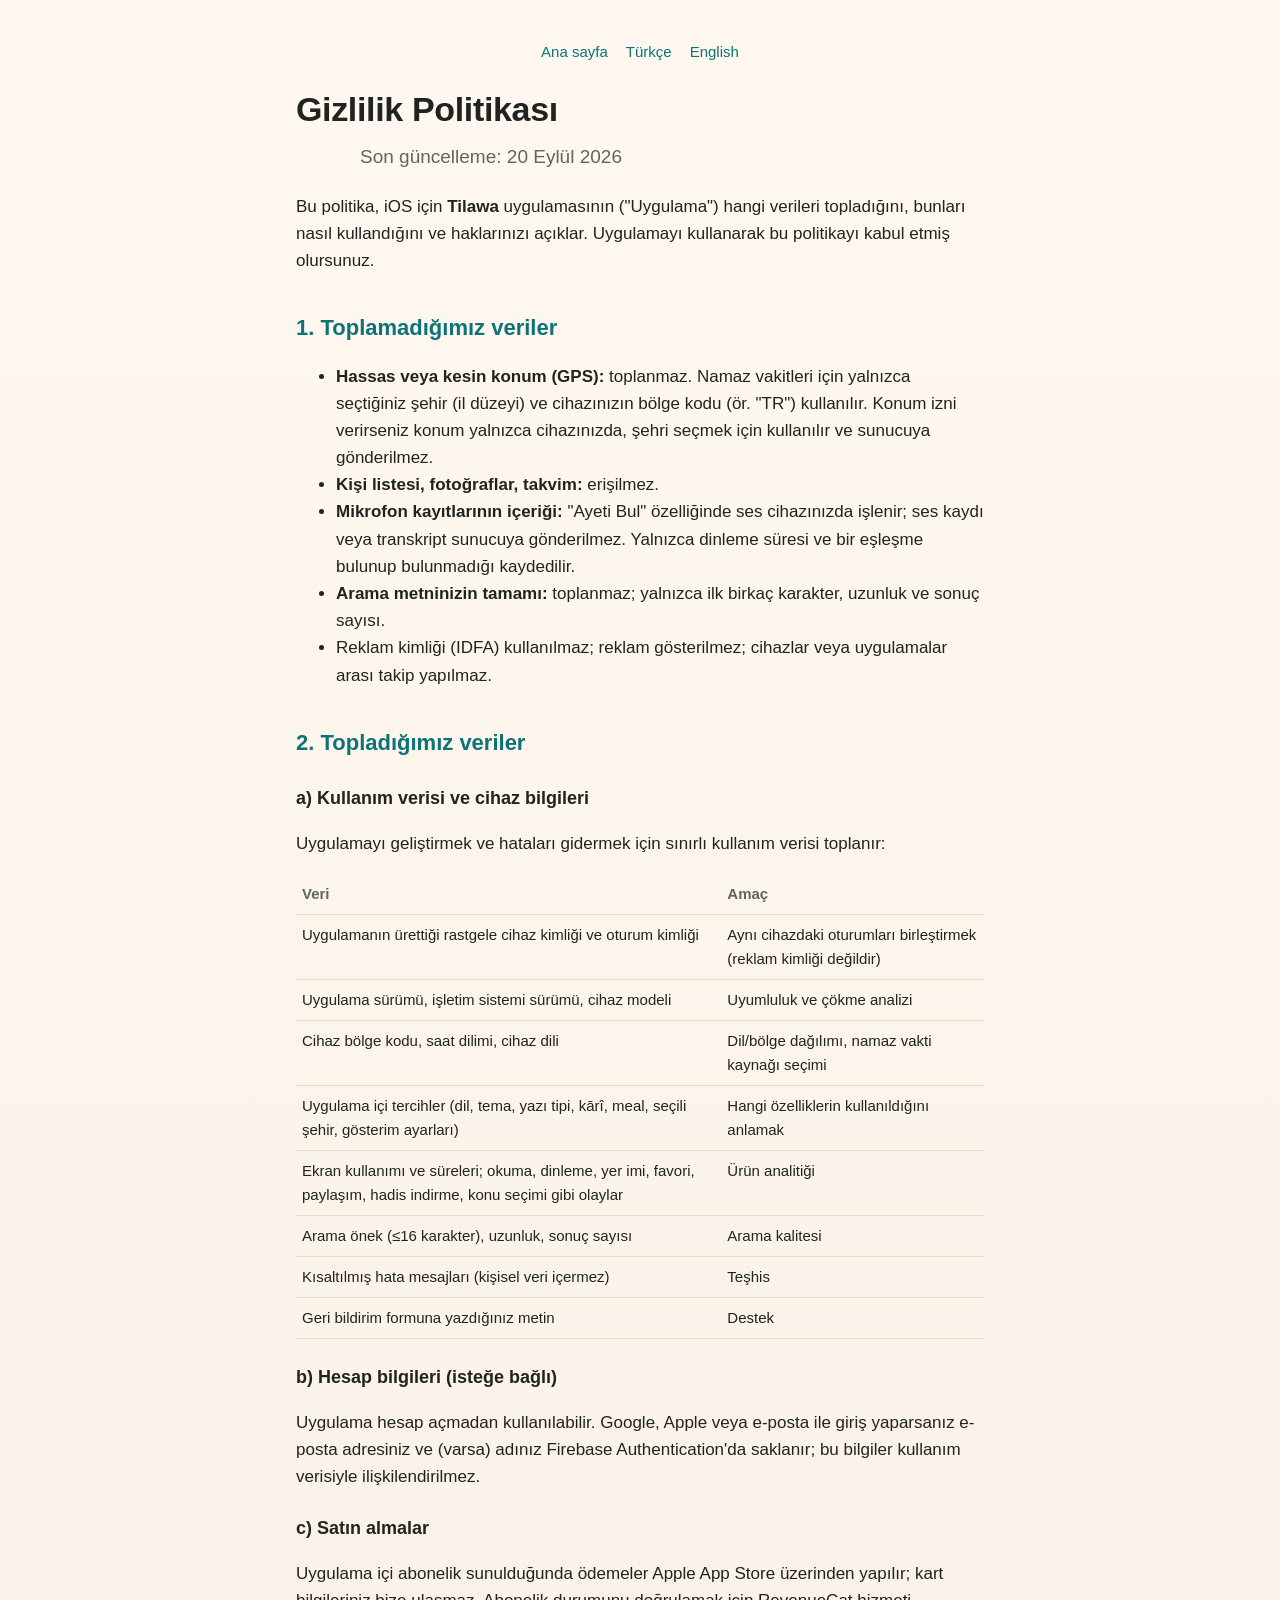
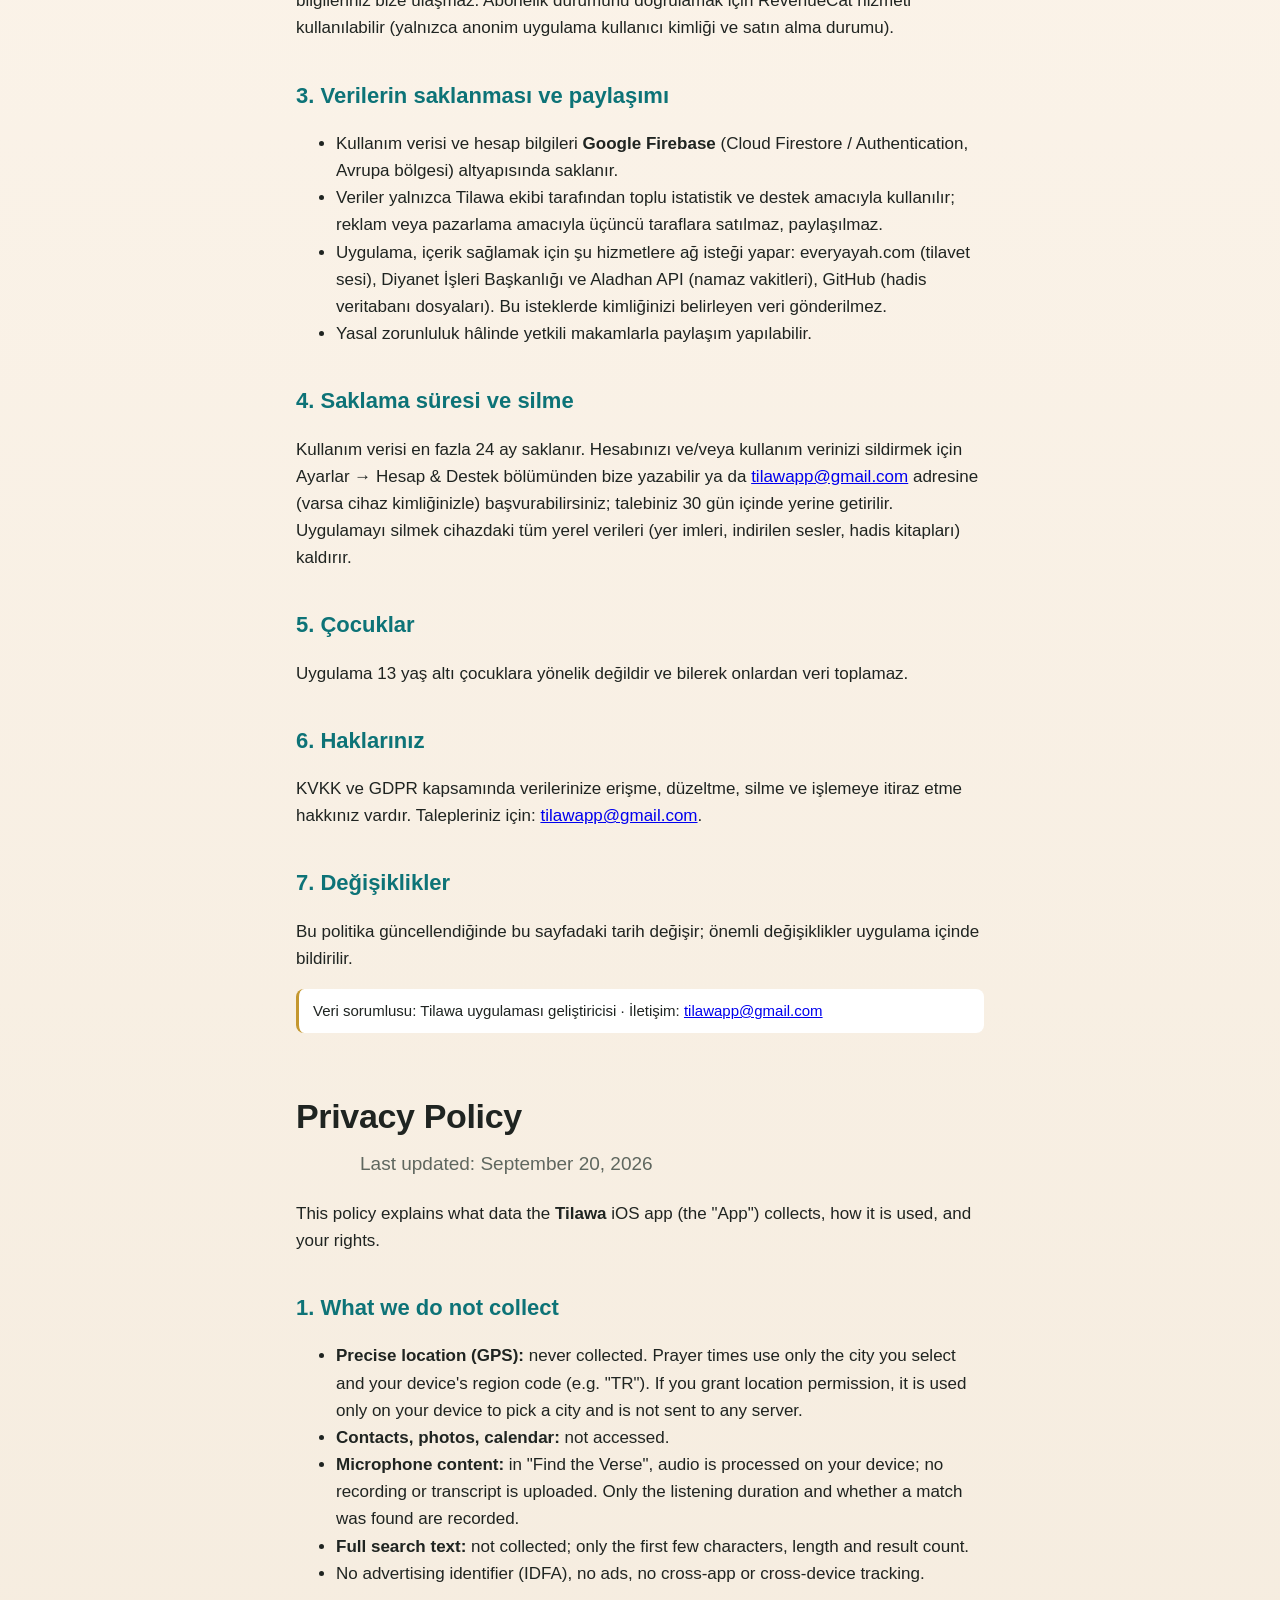
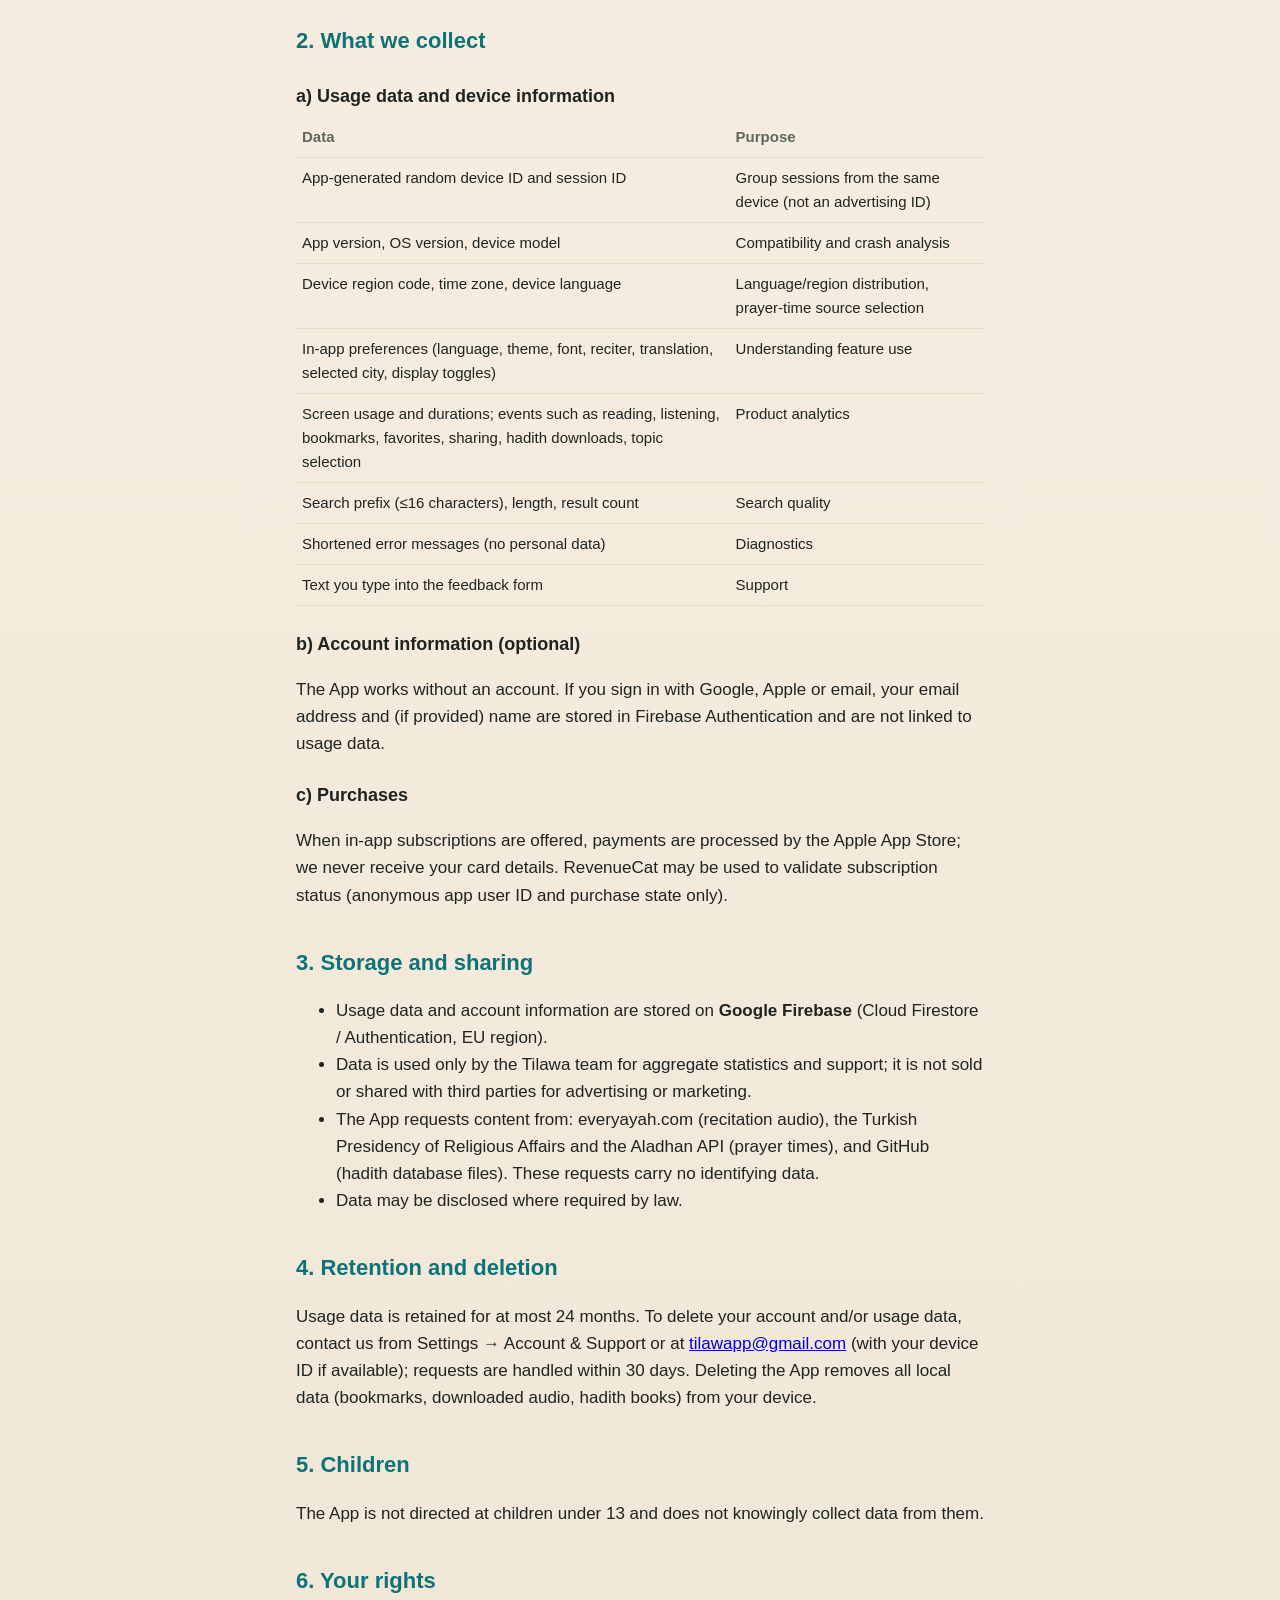
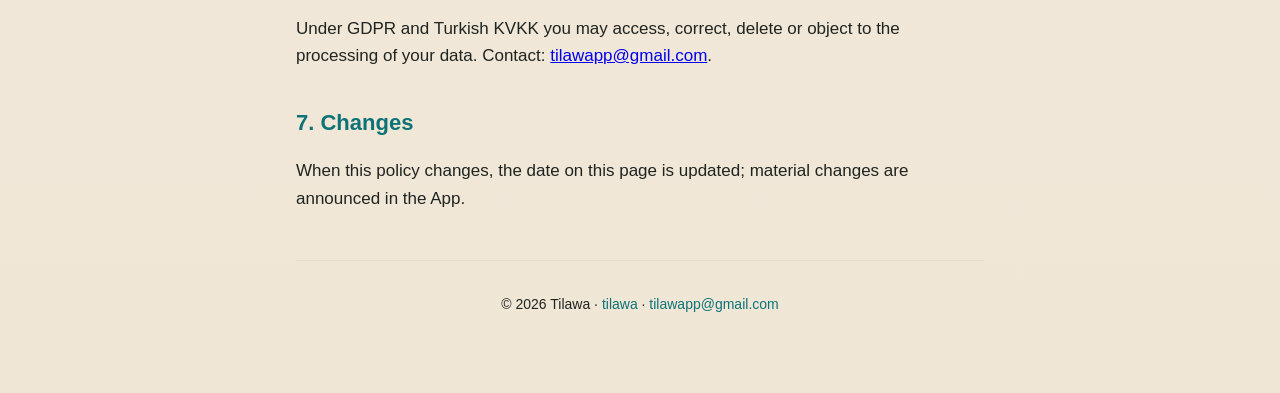
==== privacy.html @ 728f0ac7 "Tilawa web sitesi: ana sayfa + gizlilik politikası (TR/EN)" ====
<!doctype html>
<html lang="tr">
<head>
<meta charset="utf-8">
<meta name="viewport" content="width=device-width, initial-scale=1">
<title>Tilawa — Gizlilik Politikası / Privacy Policy</title>
<meta name="description" content="Tilawa uygulamasının gizlilik politikası: hangi veriler toplanır, nasıl kullanılır, nasıl silinir.">
<link rel="icon" href="icon-256.png">
<link rel="stylesheet" href="style.css">
</head>
<body>
<div class="wrap">
  <nav class="top">
    <a href="index.html">Ana sayfa</a>
    <a href="#tr">Türkçe</a>
    <a href="#en">English</a>
  </nav>

  <h1 id="tr">Gizlilik Politikası</h1>
  <p class="lead">Son güncelleme: 20 Eylül 2026</p>

  <p>Bu politika, iOS için <strong>Tilawa</strong> uygulamasının ("Uygulama") hangi verileri topladığını, bunları nasıl kullandığını ve haklarınızı açıklar. Uygulamayı kullanarak bu politikayı kabul etmiş olursunuz.</p>

  <h2>1. Toplamadığımız veriler</h2>
  <ul>
    <li><strong>Hassas veya kesin konum (GPS):</strong> toplanmaz. Namaz vakitleri için yalnızca seçtiğiniz şehir (il düzeyi) ve cihazınızın bölge kodu (ör. "TR") kullanılır. Konum izni verirseniz konum yalnızca cihazınızda, şehri seçmek için kullanılır ve sunucuya gönderilmez.</li>
    <li><strong>Kişi listesi, fotoğraflar, takvim:</strong> erişilmez.</li>
    <li><strong>Mikrofon kayıtlarının içeriği:</strong> "Ayeti Bul" özelliğinde ses cihazınızda işlenir; ses kaydı veya transkript sunucuya gönderilmez. Yalnızca dinleme süresi ve bir eşleşme bulunup bulunmadığı kaydedilir.</li>
    <li><strong>Arama metninizin tamamı:</strong> toplanmaz; yalnızca ilk birkaç karakter, uzunluk ve sonuç sayısı.</li>
    <li>Reklam kimliği (IDFA) kullanılmaz; reklam gösterilmez; cihazlar veya uygulamalar arası takip yapılmaz.</li>
  </ul>

  <h2>2. Topladığımız veriler</h2>
  <h3>a) Kullanım verisi ve cihaz bilgileri</h3>
  <p>Uygulamayı geliştirmek ve hataları gidermek için sınırlı kullanım verisi toplanır:</p>
  <table>
    <tr><th>Veri</th><th>Amaç</th></tr>
    <tr><td>Uygulamanın ürettiği rastgele cihaz kimliği ve oturum kimliği</td><td>Aynı cihazdaki oturumları birleştirmek (reklam kimliği değildir)</td></tr>
    <tr><td>Uygulama sürümü, işletim sistemi sürümü, cihaz modeli</td><td>Uyumluluk ve çökme analizi</td></tr>
    <tr><td>Cihaz bölge kodu, saat dilimi, cihaz dili</td><td>Dil/bölge dağılımı, namaz vakti kaynağı seçimi</td></tr>
    <tr><td>Uygulama içi tercihler (dil, tema, yazı tipi, kārî, meal, seçili şehir, gösterim ayarları)</td><td>Hangi özelliklerin kullanıldığını anlamak</td></tr>
    <tr><td>Ekran kullanımı ve süreleri; okuma, dinleme, yer imi, favori, paylaşım, hadis indirme, konu seçimi gibi olaylar</td><td>Ürün analitiği</td></tr>
    <tr><td>Arama önek (≤16 karakter), uzunluk, sonuç sayısı</td><td>Arama kalitesi</td></tr>
    <tr><td>Kısaltılmış hata mesajları (kişisel veri içermez)</td><td>Teşhis</td></tr>
    <tr><td>Geri bildirim formuna yazdığınız metin</td><td>Destek</td></tr>
  </table>

  <h3>b) Hesap bilgileri (isteğe bağlı)</h3>
  <p>Uygulama hesap açmadan kullanılabilir. Google, Apple veya e-posta ile giriş yaparsanız e-posta adresiniz ve (varsa) adınız Firebase Authentication'da saklanır; bu bilgiler kullanım verisiyle ilişkilendirilmez.</p>

  <h3>c) Satın almalar</h3>
  <p>Uygulama içi abonelik sunulduğunda ödemeler Apple App Store üzerinden yapılır; kart bilgileriniz bize ulaşmaz. Abonelik durumunu doğrulamak için RevenueCat hizmeti kullanılabilir (yalnızca anonim uygulama kullanıcı kimliği ve satın alma durumu).</p>

  <h2>3. Verilerin saklanması ve paylaşımı</h2>
  <ul>
    <li>Kullanım verisi ve hesap bilgileri <strong>Google Firebase</strong> (Cloud Firestore / Authentication, Avrupa bölgesi) altyapısında saklanır.</li>
    <li>Veriler yalnızca Tilawa ekibi tarafından toplu istatistik ve destek amacıyla kullanılır; reklam veya pazarlama amacıyla üçüncü taraflara satılmaz, paylaşılmaz.</li>
    <li>Uygulama, içerik sağlamak için şu hizmetlere ağ isteği yapar: everyayah.com (tilavet sesi), Diyanet İşleri Başkanlığı ve Aladhan API (namaz vakitleri), GitHub (hadis veritabanı dosyaları). Bu isteklerde kimliğinizi belirleyen veri gönderilmez.</li>
    <li>Yasal zorunluluk hâlinde yetkili makamlarla paylaşım yapılabilir.</li>
  </ul>

  <h2>4. Saklama süresi ve silme</h2>
  <p>Kullanım verisi en fazla 24 ay saklanır. Hesabınızı ve/veya kullanım verinizi sildirmek için Ayarlar → Hesap &amp; Destek bölümünden bize yazabilir ya da <a href="mailto:tilawapp@gmail.com">tilawapp@gmail.com</a> adresine (varsa cihaz kimliğinizle) başvurabilirsiniz; talebiniz 30 gün içinde yerine getirilir. Uygulamayı silmek cihazdaki tüm yerel verileri (yer imleri, indirilen sesler, hadis kitapları) kaldırır.</p>

  <h2>5. Çocuklar</h2>
  <p>Uygulama 13 yaş altı çocuklara yönelik değildir ve bilerek onlardan veri toplamaz.</p>

  <h2>6. Haklarınız</h2>
  <p>KVKK ve GDPR kapsamında verilerinize erişme, düzeltme, silme ve işlemeye itiraz etme hakkınız vardır. Talepleriniz için: <a href="mailto:tilawapp@gmail.com">tilawapp@gmail.com</a>.</p>

  <h2>7. Değişiklikler</h2>
  <p>Bu politika güncellendiğinde bu sayfadaki tarih değişir; önemli değişiklikler uygulama içinde bildirilir.</p>

  <div class="note">Veri sorumlusu: Tilawa uygulaması geliştiricisi · İletişim: <a href="mailto:tilawapp@gmail.com">tilawapp@gmail.com</a></div>

  <h1 id="en" style="margin-top:56px">Privacy Policy</h1>
  <p class="lead">Last updated: September 20, 2026</p>

  <p>This policy explains what data the <strong>Tilawa</strong> iOS app (the "App") collects, how it is used, and your rights.</p>

  <h2>1. What we do not collect</h2>
  <ul>
    <li><strong>Precise location (GPS):</strong> never collected. Prayer times use only the city you select and your device's region code (e.g. "TR"). If you grant location permission, it is used only on your device to pick a city and is not sent to any server.</li>
    <li><strong>Contacts, photos, calendar:</strong> not accessed.</li>
    <li><strong>Microphone content:</strong> in "Find the Verse", audio is processed on your device; no recording or transcript is uploaded. Only the listening duration and whether a match was found are recorded.</li>
    <li><strong>Full search text:</strong> not collected; only the first few characters, length and result count.</li>
    <li>No advertising identifier (IDFA), no ads, no cross-app or cross-device tracking.</li>
  </ul>

  <h2>2. What we collect</h2>
  <h3>a) Usage data and device information</h3>
  <table>
    <tr><th>Data</th><th>Purpose</th></tr>
    <tr><td>App-generated random device ID and session ID</td><td>Group sessions from the same device (not an advertising ID)</td></tr>
    <tr><td>App version, OS version, device model</td><td>Compatibility and crash analysis</td></tr>
    <tr><td>Device region code, time zone, device language</td><td>Language/region distribution, prayer-time source selection</td></tr>
    <tr><td>In-app preferences (language, theme, font, reciter, translation, selected city, display toggles)</td><td>Understanding feature use</td></tr>
    <tr><td>Screen usage and durations; events such as reading, listening, bookmarks, favorites, sharing, hadith downloads, topic selection</td><td>Product analytics</td></tr>
    <tr><td>Search prefix (≤16 characters), length, result count</td><td>Search quality</td></tr>
    <tr><td>Shortened error messages (no personal data)</td><td>Diagnostics</td></tr>
    <tr><td>Text you type into the feedback form</td><td>Support</td></tr>
  </table>

  <h3>b) Account information (optional)</h3>
  <p>The App works without an account. If you sign in with Google, Apple or email, your email address and (if provided) name are stored in Firebase Authentication and are not linked to usage data.</p>

  <h3>c) Purchases</h3>
  <p>When in-app subscriptions are offered, payments are processed by the Apple App Store; we never receive your card details. RevenueCat may be used to validate subscription status (anonymous app user ID and purchase state only).</p>

  <h2>3. Storage and sharing</h2>
  <ul>
    <li>Usage data and account information are stored on <strong>Google Firebase</strong> (Cloud Firestore / Authentication, EU region).</li>
    <li>Data is used only by the Tilawa team for aggregate statistics and support; it is not sold or shared with third parties for advertising or marketing.</li>
    <li>The App requests content from: everyayah.com (recitation audio), the Turkish Presidency of Religious Affairs and the Aladhan API (prayer times), and GitHub (hadith database files). These requests carry no identifying data.</li>
    <li>Data may be disclosed where required by law.</li>
  </ul>

  <h2>4. Retention and deletion</h2>
  <p>Usage data is retained for at most 24 months. To delete your account and/or usage data, contact us from Settings → Account &amp; Support or at <a href="mailto:tilawapp@gmail.com">tilawapp@gmail.com</a> (with your device ID if available); requests are handled within 30 days. Deleting the App removes all local data (bookmarks, downloaded audio, hadith books) from your device.</p>

  <h2>5. Children</h2>
  <p>The App is not directed at children under 13 and does not knowingly collect data from them.</p>

  <h2>6. Your rights</h2>
  <p>Under GDPR and Turkish KVKK you may access, correct, delete or object to the processing of your data. Contact: <a href="mailto:tilawapp@gmail.com">tilawapp@gmail.com</a>.</p>

  <h2>7. Changes</h2>
  <p>When this policy changes, the date on this page is updated; material changes are announced in the App.</p>

  <footer>
    <p>© 2026 Tilawa · <a href="index.html">tilawa</a> · <a href="mailto:tilawapp@gmail.com">tilawapp@gmail.com</a></p>
  </footer>
</div>
</body>
</html>
---- style.css ----
:root {
  --bg: #FFF8F0;
  --bg2: #F0E6D6;
  --card: #FFFFFF;
  --text: #1F2421;
  --muted: #5F675F;
  --primary: #0D7377;
  --accent: #C4972F;
  --border: #E6DCC8;
}
@media (prefers-color-scheme: dark) {
  :root:not([data-theme="light"]) {
    --bg: #12100D; --bg2: #1C1813; --card: #211D17; --text: #F5E6C8; --muted: #B7AA90;
    --primary: #14B8A6; --accent: #D4A843; --border: #33291C;
  }
}
* { box-sizing: border-box; }
html { -webkit-text-size-adjust: 100%; }
body {
  margin: 0; background: linear-gradient(180deg, var(--bg) 0%, var(--bg2) 100%); color: var(--text);
  font: 17px/1.6 -apple-system, "SF Pro Text", "Segoe UI", Roboto, Helvetica, Arial, sans-serif;
  min-height: 100vh;
}
.wrap { max-width: 720px; margin: 0 auto; padding: 40px 16px 64px; }
header.hero { text-align: center; padding: 24px 0 8px; }
header.hero img { width: 112px; height: 112px; border-radius: 26px; box-shadow: 0 8px 28px rgba(0,0,0,.12); }
h1 { font-size: 34px; margin: 18px 0 6px; letter-spacing: -0.01em; text-wrap: balance; }
h2 { font-size: 22px; margin: 36px 0 10px; color: var(--primary); }
h3 { font-size: 18px; margin: 24px 0 6px; }
p, li { color: var(--text); }
.lead { color: var(--muted); font-size: 19px; margin: 0 auto 20px; max-width: 560px; text-wrap: balance; }
.cta { display: inline-block; background: var(--primary); color: #fff; text-decoration: none; padding: 12px 22px; border-radius: 14px; font-weight: 600; margin: 8px 6px; }
.cta.secondary { background: transparent; color: var(--primary); border: 1.5px solid var(--primary); }
.grid { display: grid; grid-template-columns: repeat(auto-fit, minmax(210px, 1fr)); gap: 14px; margin-top: 28px; }
.card { background: var(--card); border: 1px solid var(--border); border-radius: 16px; padding: 18px; }
.card h3 { margin: 0 0 6px; font-size: 17px; }
.card p { margin: 0; color: var(--muted); font-size: 15px; }
nav.top { display: flex; gap: 18px; justify-content: center; font-size: 15px; margin-bottom: 8px; }
nav.top a, footer a { color: var(--primary); text-decoration: none; }
footer { margin-top: 48px; padding-top: 18px; border-top: 1px solid var(--border); color: var(--muted); font-size: 14px; text-align: center; }
.lang { display: flex; gap: 10px; justify-content: flex-end; font-size: 14px; }
.lang a { color: var(--muted); }
table { border-collapse: collapse; width: 100%; font-size: 15px; }
td, th { border-bottom: 1px solid var(--border); padding: 8px 6px; text-align: left; vertical-align: top; }
th { color: var(--muted); font-weight: 600; }
.note { background: var(--card); border-left: 3px solid var(--accent); padding: 10px 14px; border-radius: 8px; font-size: 15px; }
code { background: var(--card); padding: 1px 6px; border-radius: 6px; font-size: 14px; border: 1px solid var(--border); }
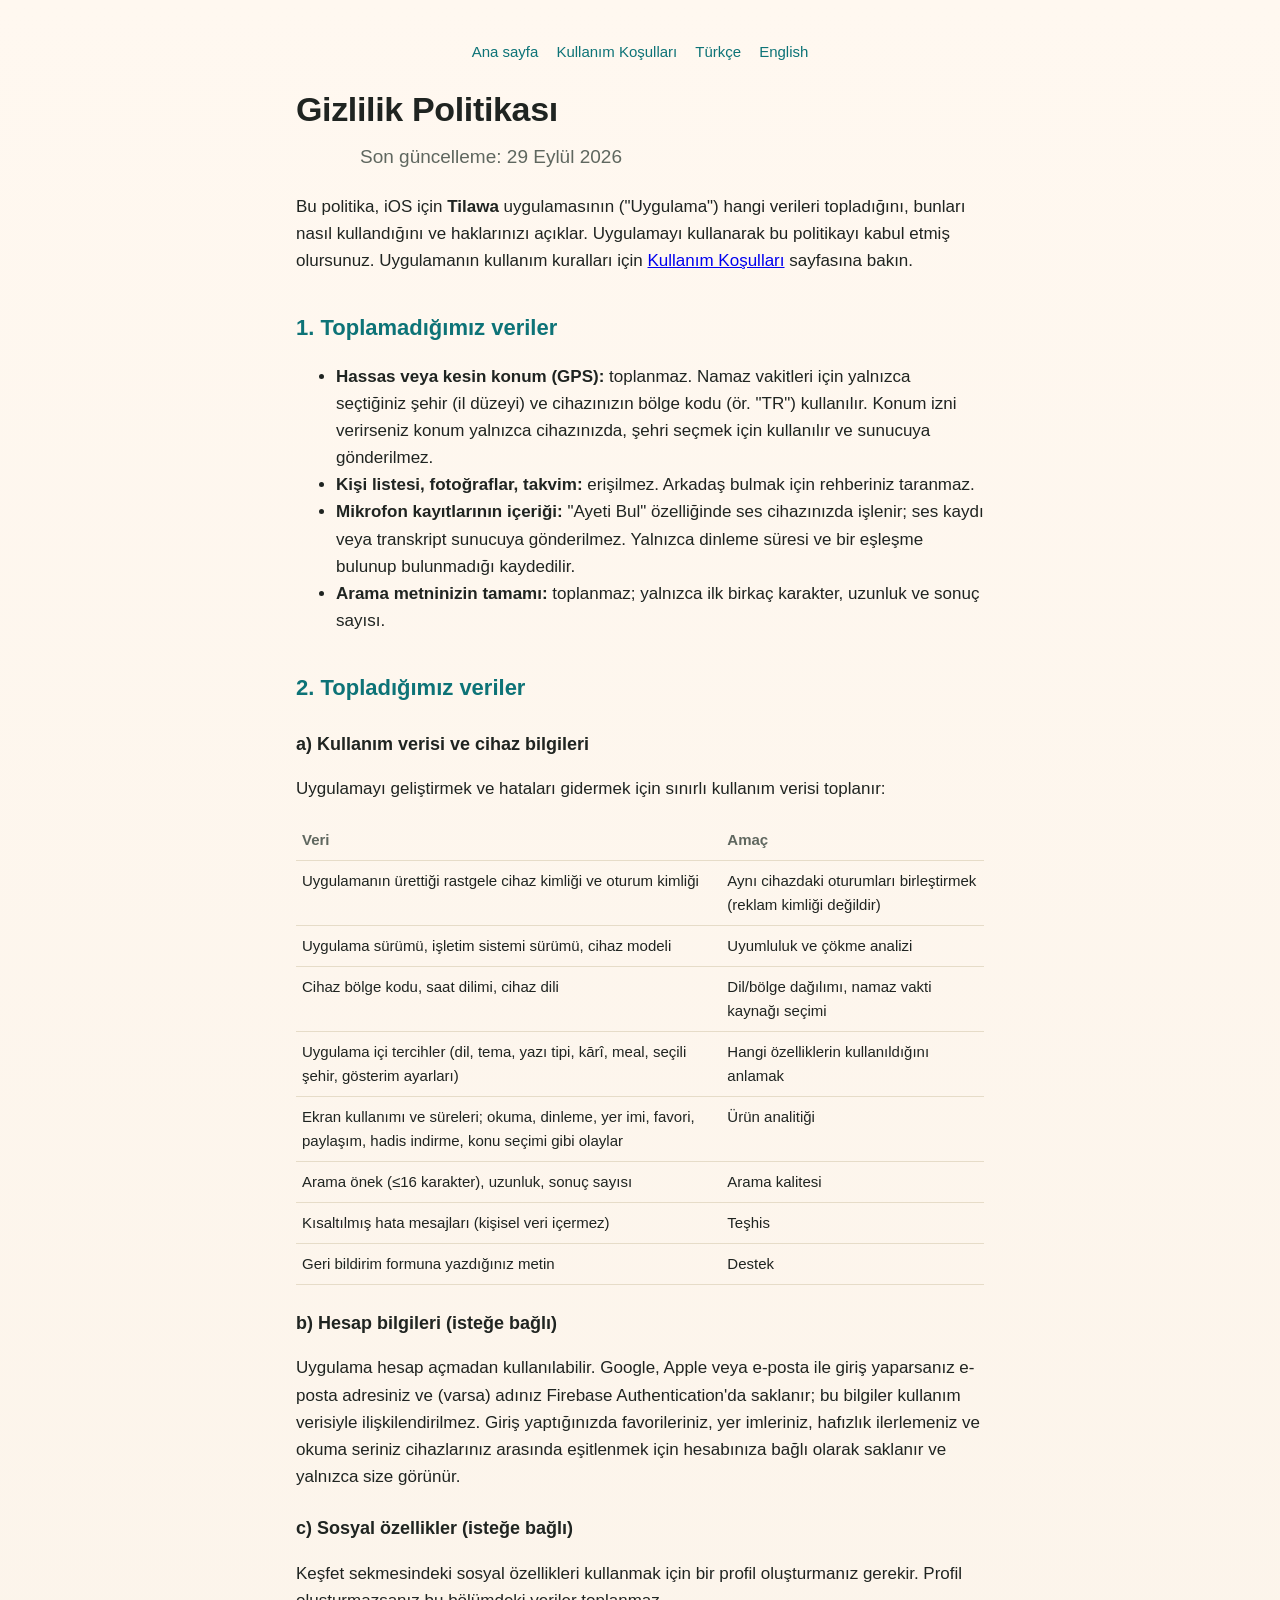
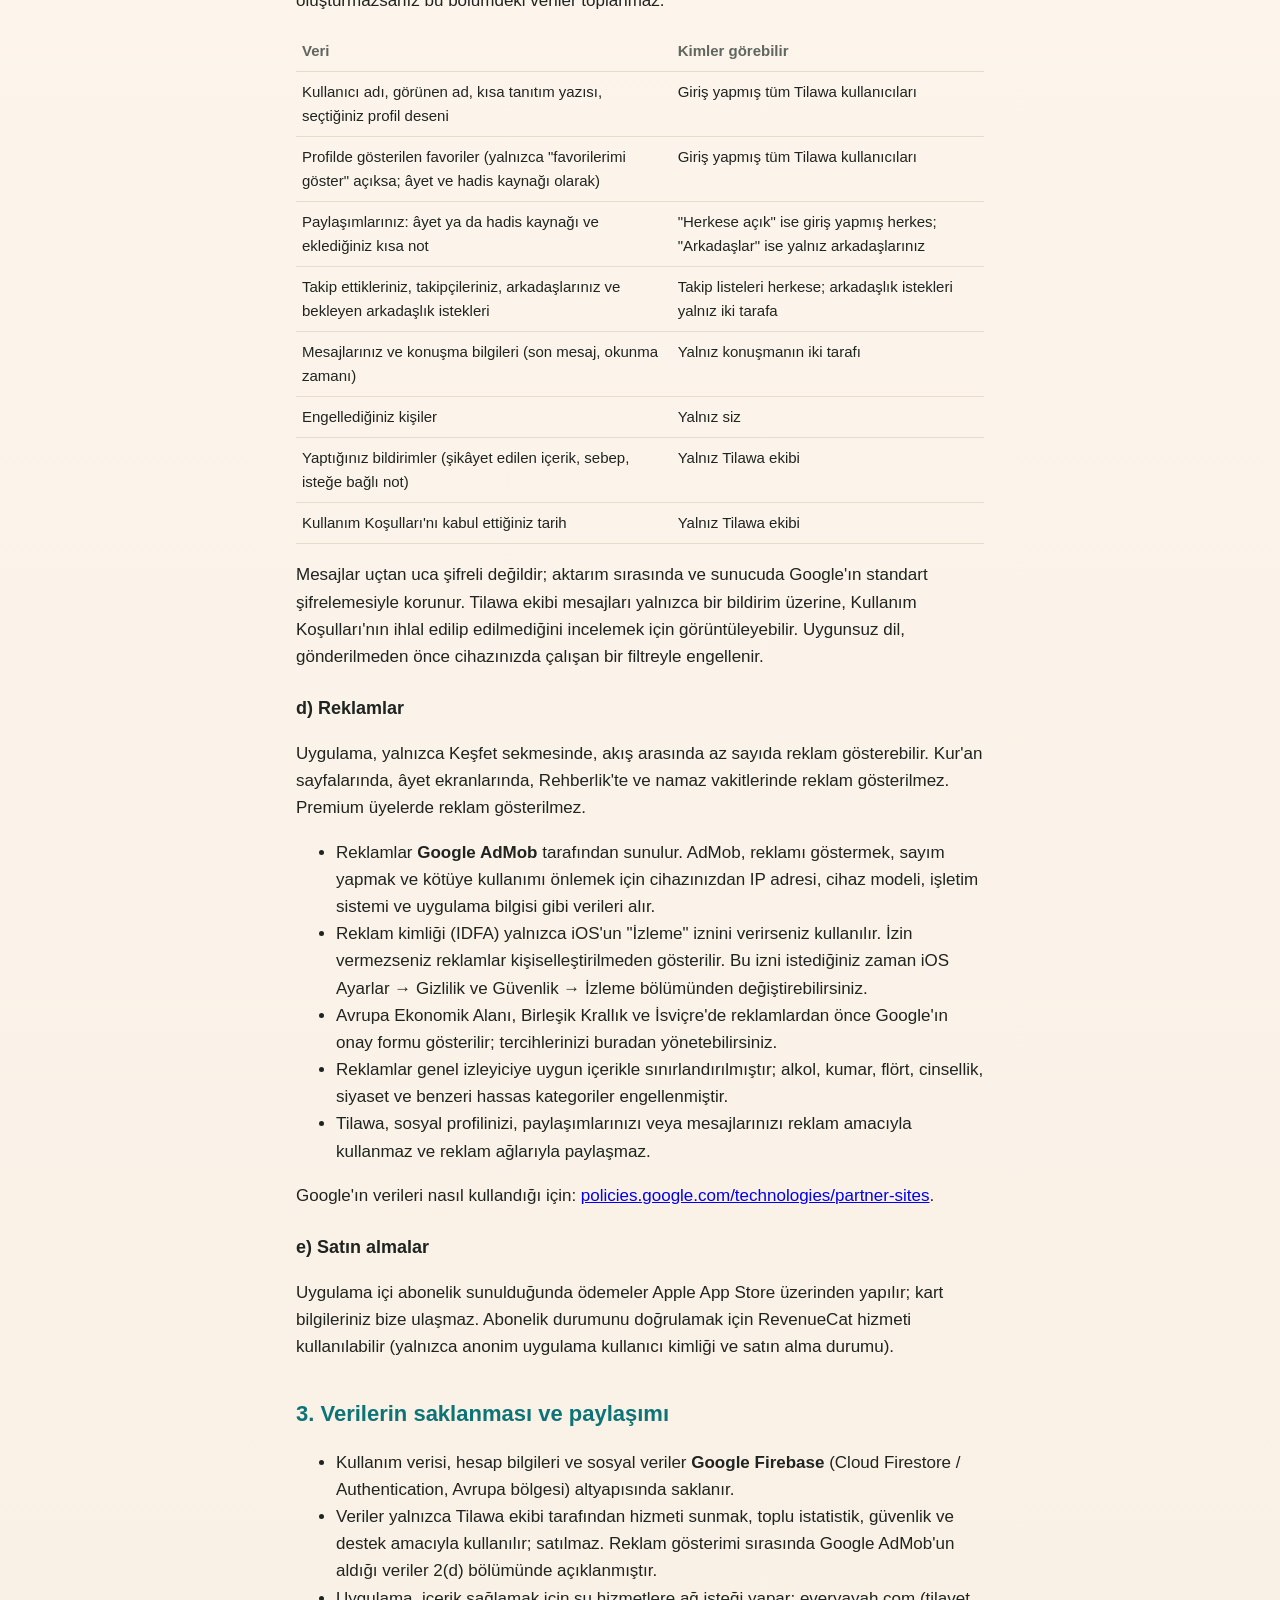
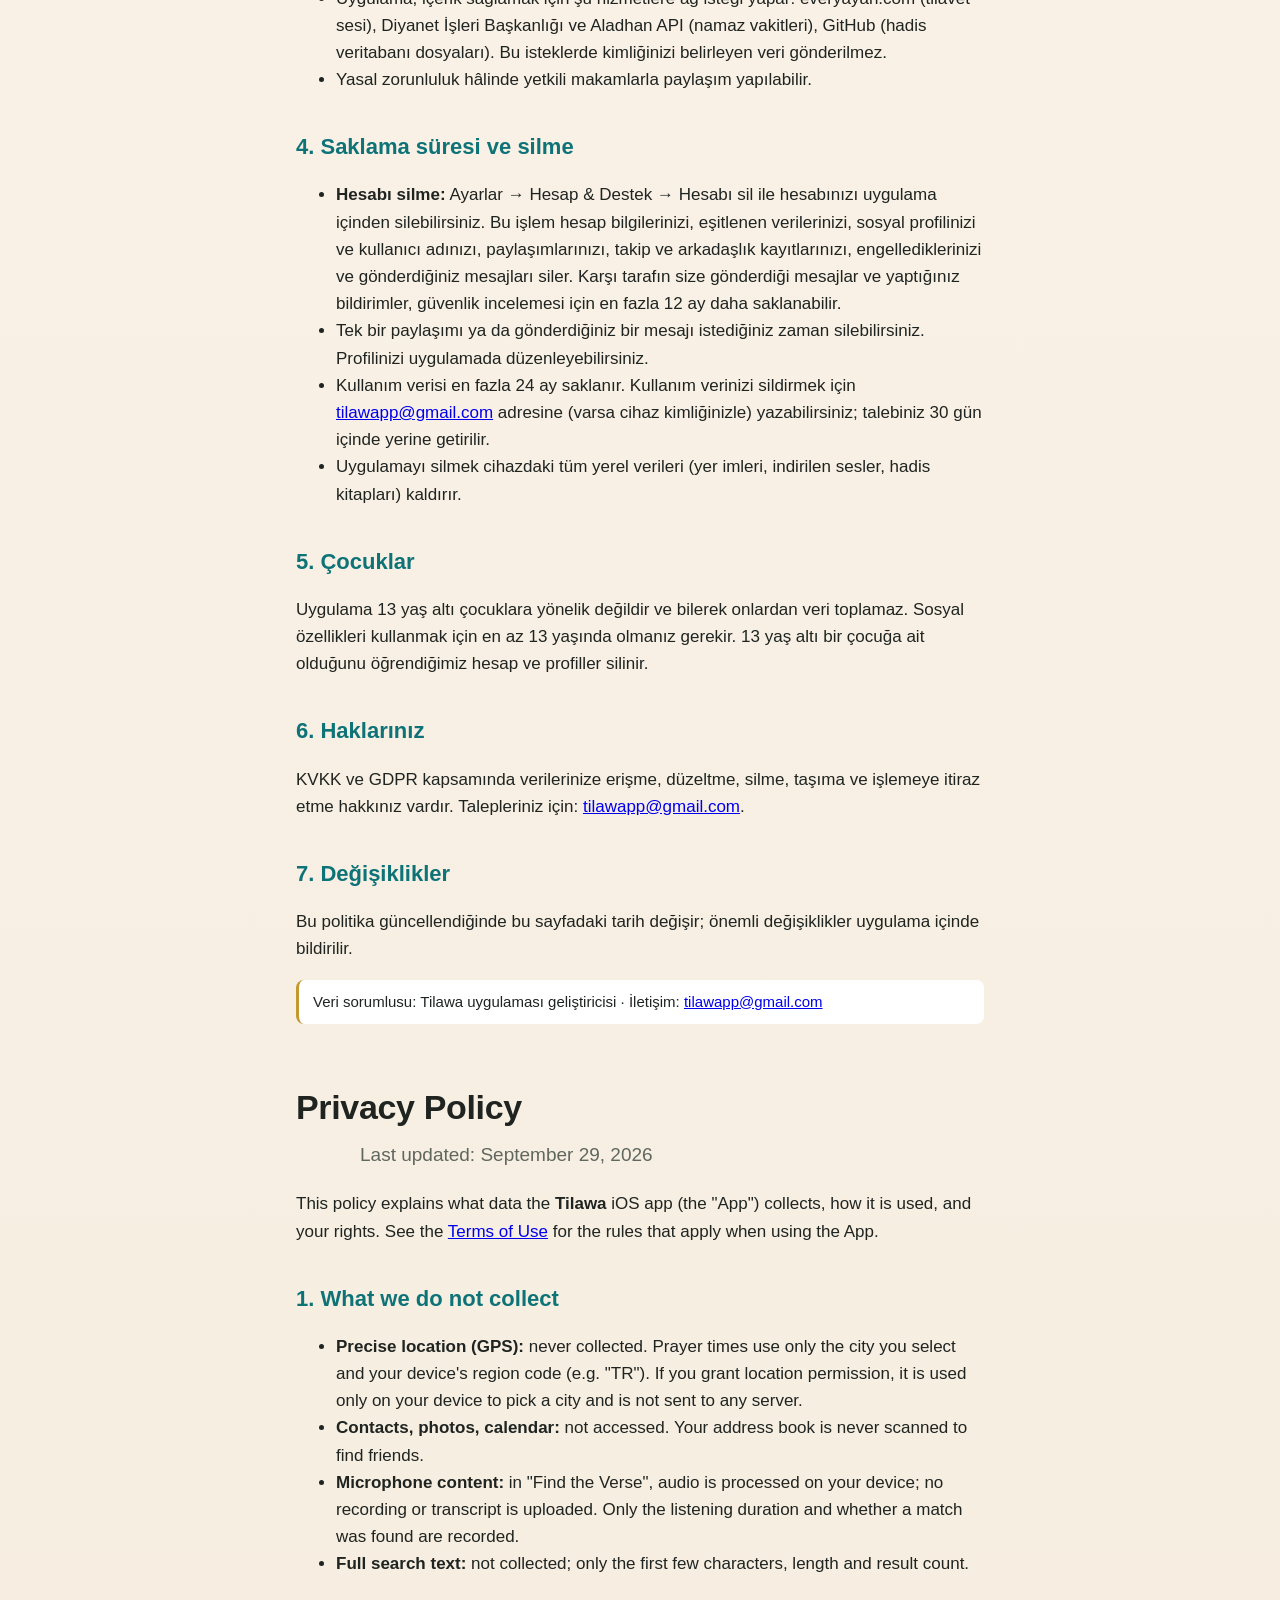
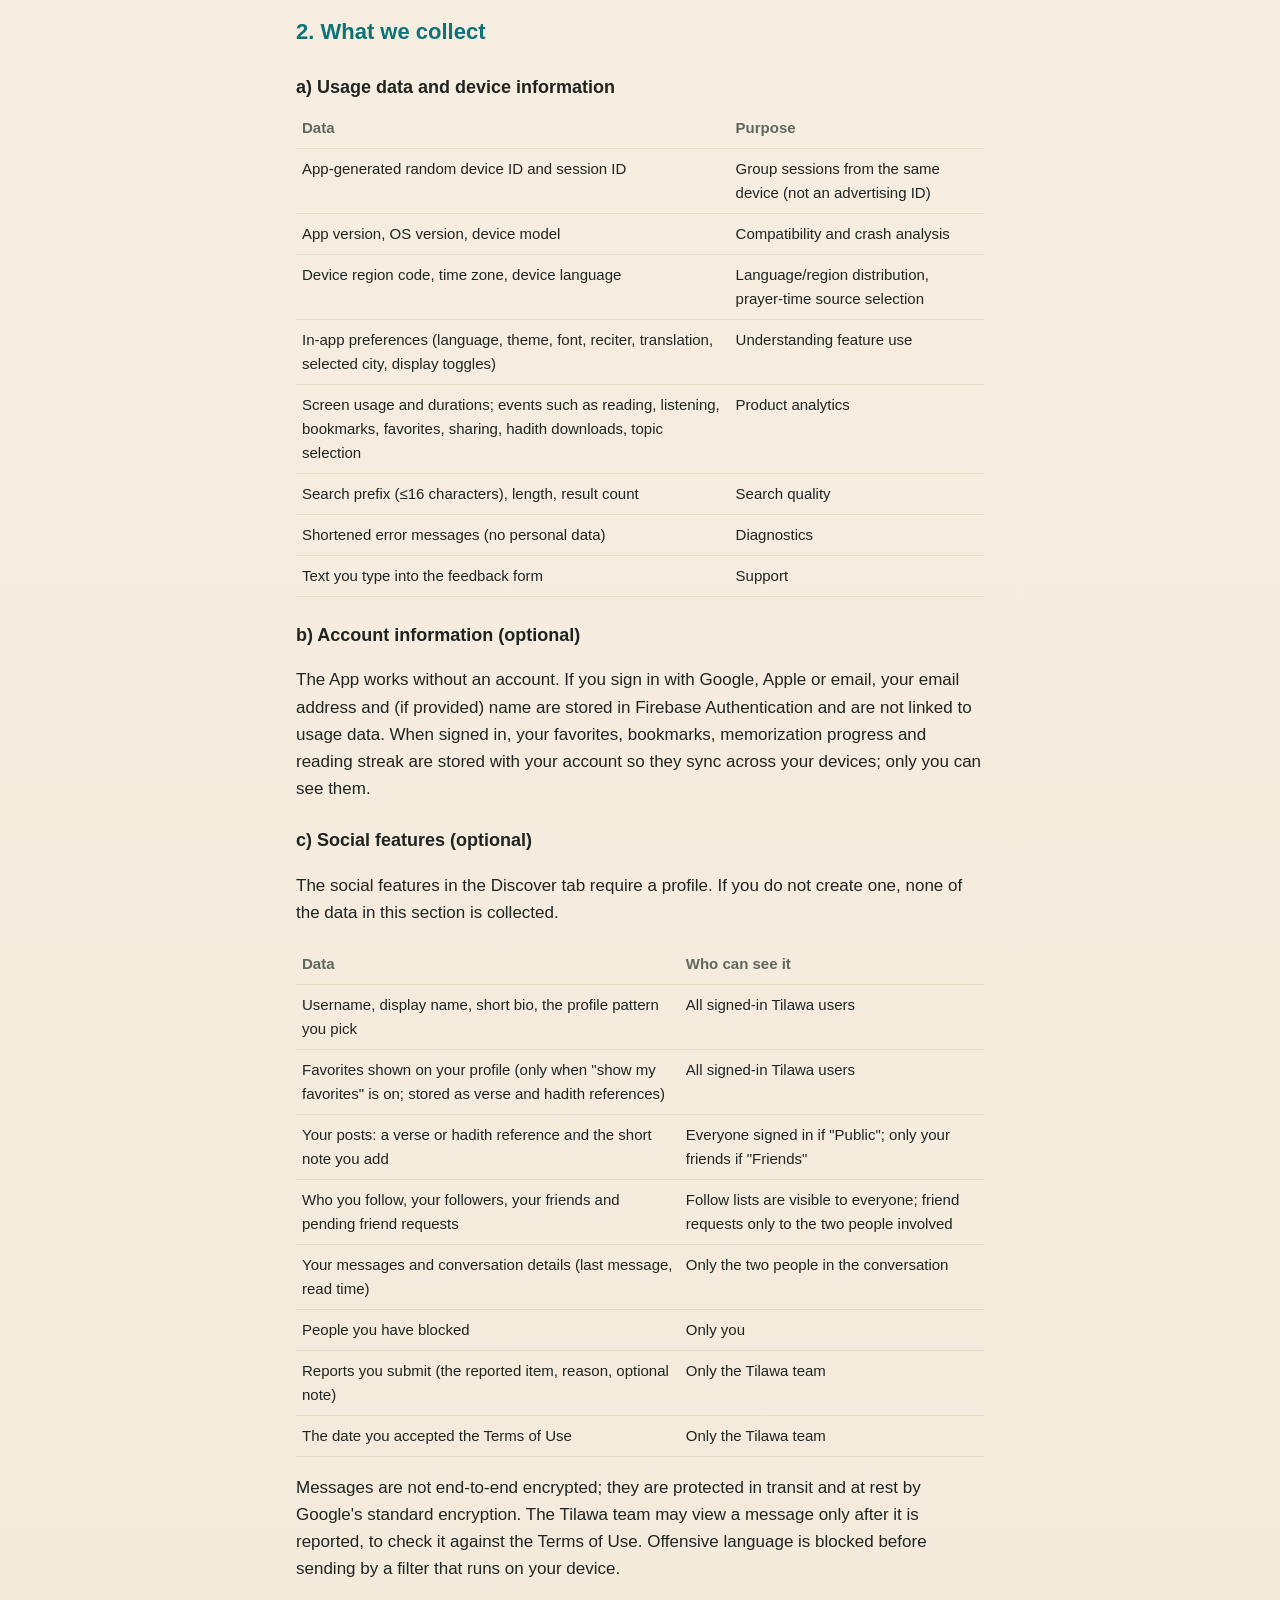
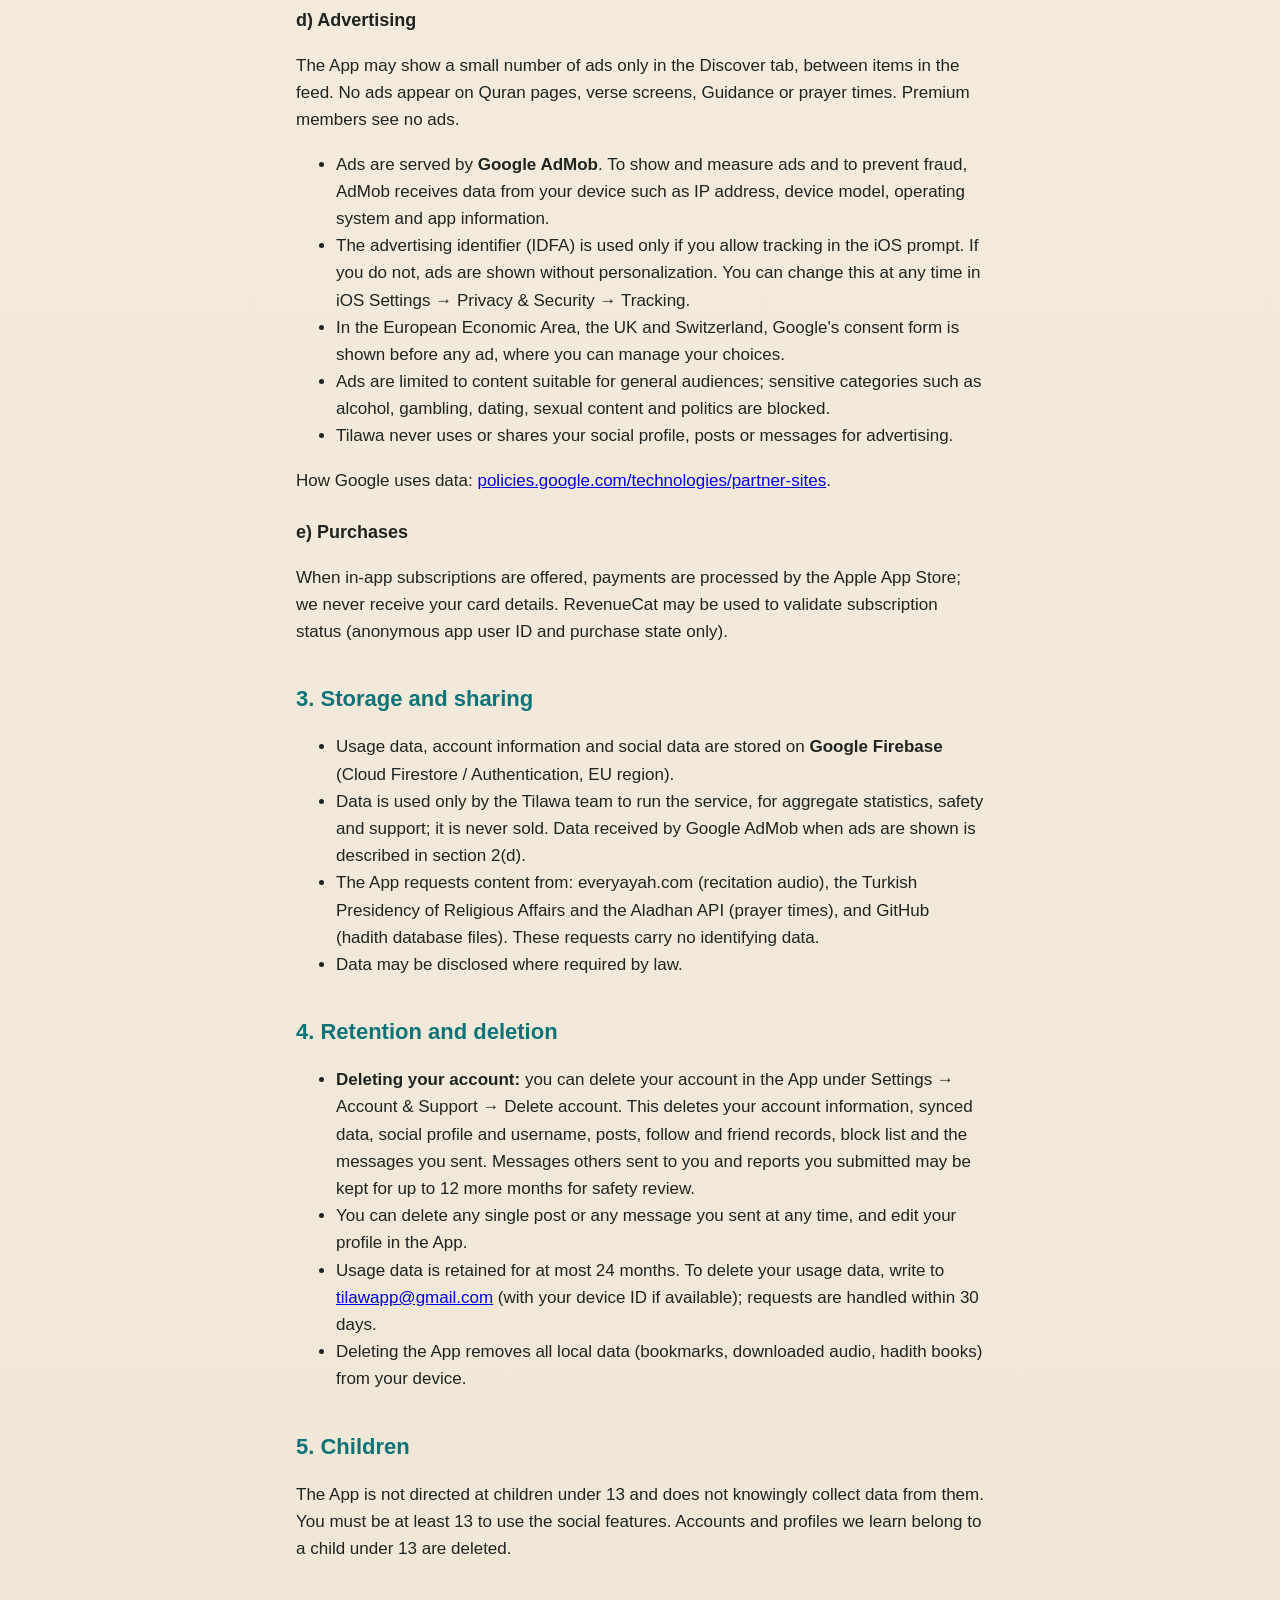
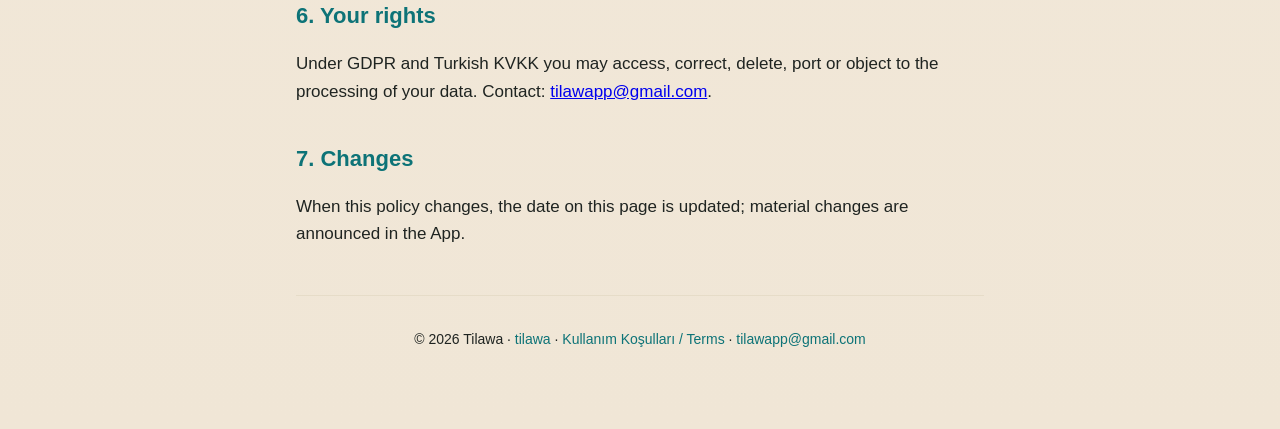
==== commit f547e166: "Kullanım Koşulları sayfası; gizlilik politikasına sosyal özellikler, reklamlar ve uygulama içi hesap" ====
--- a/privacy.html
+++ b/privacy.html
@@ -3,7 +3,7 @@
 <head>
 <meta charset="utf-8">
 <meta name="viewport" content="width=device-width, initial-scale=1">
-<title>Tilawa — Gizlilik Politikası / Privacy Policy</title>
+<title>Tilawa Gizlilik Politikası / Privacy Policy</title>
 <meta name="description" content="Tilawa uygulamasının gizlilik politikası: hangi veriler toplanır, nasıl kullanılır, nasıl silinir.">
 <link rel="icon" href="icon-256.png">
 <link rel="stylesheet" href="style.css">
@@ -12,22 +12,22 @@
 <div class="wrap">
   <nav class="top">
     <a href="index.html">Ana sayfa</a>
+    <a href="terms.html">Kullanım Koşulları</a>
     <a href="#tr">Türkçe</a>
     <a href="#en">English</a>
   </nav>
 
   <h1 id="tr">Gizlilik Politikası</h1>
-  <p class="lead">Son güncelleme: 20 Eylül 2026</p>
+  <p class="lead">Son güncelleme: 29 Eylül 2026</p>
 
-  <p>Bu politika, iOS için <strong>Tilawa</strong> uygulamasının ("Uygulama") hangi verileri topladığını, bunları nasıl kullandığını ve haklarınızı açıklar. Uygulamayı kullanarak bu politikayı kabul etmiş olursunuz.</p>
+  <p>Bu politika, iOS için <strong>Tilawa</strong> uygulamasının ("Uygulama") hangi verileri topladığını, bunları nasıl kullandığını ve haklarınızı açıklar. Uygulamayı kullanarak bu politikayı kabul etmiş olursunuz. Uygulamanın kullanım kuralları için <a href="terms.html">Kullanım Koşulları</a> sayfasına bakın.</p>
 
   <h2>1. Toplamadığımız veriler</h2>
   <ul>
     <li><strong>Hassas veya kesin konum (GPS):</strong> toplanmaz. Namaz vakitleri için yalnızca seçtiğiniz şehir (il düzeyi) ve cihazınızın bölge kodu (ör. "TR") kullanılır. Konum izni verirseniz konum yalnızca cihazınızda, şehri seçmek için kullanılır ve sunucuya gönderilmez.</li>
-    <li><strong>Kişi listesi, fotoğraflar, takvim:</strong> erişilmez.</li>
+    <li><strong>Kişi listesi, fotoğraflar, takvim:</strong> erişilmez. Arkadaş bulmak için rehberiniz taranmaz.</li>
     <li><strong>Mikrofon kayıtlarının içeriği:</strong> "Ayeti Bul" özelliğinde ses cihazınızda işlenir; ses kaydı veya transkript sunucuya gönderilmez. Yalnızca dinleme süresi ve bir eşleşme bulunup bulunmadığı kaydedilir.</li>
     <li><strong>Arama metninizin tamamı:</strong> toplanmaz; yalnızca ilk birkaç karakter, uzunluk ve sonuç sayısı.</li>
-    <li>Reklam kimliği (IDFA) kullanılmaz; reklam gösterilmez; cihazlar veya uygulamalar arası takip yapılmaz.</li>
   </ul>
 
   <h2>2. Topladığımız veriler</h2>
@@ -46,27 +46,58 @@
   </table>
 
   <h3>b) Hesap bilgileri (isteğe bağlı)</h3>
-  <p>Uygulama hesap açmadan kullanılabilir. Google, Apple veya e-posta ile giriş yaparsanız e-posta adresiniz ve (varsa) adınız Firebase Authentication'da saklanır; bu bilgiler kullanım verisiyle ilişkilendirilmez.</p>
+  <p>Uygulama hesap açmadan kullanılabilir. Google, Apple veya e-posta ile giriş yaparsanız e-posta adresiniz ve (varsa) adınız Firebase Authentication'da saklanır; bu bilgiler kullanım verisiyle ilişkilendirilmez. Giriş yaptığınızda favorileriniz, yer imleriniz, hafızlık ilerlemeniz ve okuma seriniz cihazlarınız arasında eşitlenmek için hesabınıza bağlı olarak saklanır ve yalnızca size görünür.</p>
 
-  <h3>c) Satın almalar</h3>
+  <h3>c) Sosyal özellikler (isteğe bağlı)</h3>
+  <p>Keşfet sekmesindeki sosyal özellikleri kullanmak için bir profil oluşturmanız gerekir. Profil oluşturmazsanız bu bölümdeki veriler toplanmaz.</p>
+  <table>
+    <tr><th>Veri</th><th>Kimler görebilir</th></tr>
+    <tr><td>Kullanıcı adı, görünen ad, kısa tanıtım yazısı, seçtiğiniz profil deseni</td><td>Giriş yapmış tüm Tilawa kullanıcıları</td></tr>
+    <tr><td>Profilde gösterilen favoriler (yalnızca "favorilerimi göster" açıksa; âyet ve hadis kaynağı olarak)</td><td>Giriş yapmış tüm Tilawa kullanıcıları</td></tr>
+    <tr><td>Paylaşımlarınız: âyet ya da hadis kaynağı ve eklediğiniz kısa not</td><td>"Herkese açık" ise giriş yapmış herkes; "Arkadaşlar" ise yalnız arkadaşlarınız</td></tr>
+    <tr><td>Takip ettikleriniz, takipçileriniz, arkadaşlarınız ve bekleyen arkadaşlık istekleri</td><td>Takip listeleri herkese; arkadaşlık istekleri yalnız iki tarafa</td></tr>
+    <tr><td>Mesajlarınız ve konuşma bilgileri (son mesaj, okunma zamanı)</td><td>Yalnız konuşmanın iki tarafı</td></tr>
+    <tr><td>Engellediğiniz kişiler</td><td>Yalnız siz</td></tr>
+    <tr><td>Yaptığınız bildirimler (şikâyet edilen içerik, sebep, isteğe bağlı not)</td><td>Yalnız Tilawa ekibi</td></tr>
+    <tr><td>Kullanım Koşulları'nı kabul ettiğiniz tarih</td><td>Yalnız Tilawa ekibi</td></tr>
+  </table>
+  <p>Mesajlar uçtan uca şifreli değildir; aktarım sırasında ve sunucuda Google'ın standart şifrelemesiyle korunur. Tilawa ekibi mesajları yalnızca bir bildirim üzerine, Kullanım Koşulları'nın ihlal edilip edilmediğini incelemek için görüntüleyebilir. Uygunsuz dil, gönderilmeden önce cihazınızda çalışan bir filtreyle engellenir.</p>
+
+  <h3>d) Reklamlar</h3>
+  <p>Uygulama, yalnızca Keşfet sekmesinde, akış arasında az sayıda reklam gösterebilir. Kur'an sayfalarında, âyet ekranlarında, Rehberlik'te ve namaz vakitlerinde reklam gösterilmez. Premium üyelerde reklam gösterilmez.</p>
+  <ul>
+    <li>Reklamlar <strong>Google AdMob</strong> tarafından sunulur. AdMob, reklamı göstermek, sayım yapmak ve kötüye kullanımı önlemek için cihazınızdan IP adresi, cihaz modeli, işletim sistemi ve uygulama bilgisi gibi verileri alır.</li>
+    <li>Reklam kimliği (IDFA) yalnızca iOS'un "İzleme" iznini verirseniz kullanılır. İzin vermezseniz reklamlar kişiselleştirilmeden gösterilir. Bu izni istediğiniz zaman iOS Ayarlar → Gizlilik ve Güvenlik → İzleme bölümünden değiştirebilirsiniz.</li>
+    <li>Avrupa Ekonomik Alanı, Birleşik Krallık ve İsviçre'de reklamlardan önce Google'ın onay formu gösterilir; tercihlerinizi buradan yönetebilirsiniz.</li>
+    <li>Reklamlar genel izleyiciye uygun içerikle sınırlandırılmıştır; alkol, kumar, flört, cinsellik, siyaset ve benzeri hassas kategoriler engellenmiştir.</li>
+    <li>Tilawa, sosyal profilinizi, paylaşımlarınızı veya mesajlarınızı reklam amacıyla kullanmaz ve reklam ağlarıyla paylaşmaz.</li>
+  </ul>
+  <p>Google'ın verileri nasıl kullandığı için: <a href="https://policies.google.com/technologies/partner-sites">policies.google.com/technologies/partner-sites</a>.</p>
+
+  <h3>e) Satın almalar</h3>
   <p>Uygulama içi abonelik sunulduğunda ödemeler Apple App Store üzerinden yapılır; kart bilgileriniz bize ulaşmaz. Abonelik durumunu doğrulamak için RevenueCat hizmeti kullanılabilir (yalnızca anonim uygulama kullanıcı kimliği ve satın alma durumu).</p>
 
   <h2>3. Verilerin saklanması ve paylaşımı</h2>
   <ul>
-    <li>Kullanım verisi ve hesap bilgileri <strong>Google Firebase</strong> (Cloud Firestore / Authentication, Avrupa bölgesi) altyapısında saklanır.</li>
-    <li>Veriler yalnızca Tilawa ekibi tarafından toplu istatistik ve destek amacıyla kullanılır; reklam veya pazarlama amacıyla üçüncü taraflara satılmaz, paylaşılmaz.</li>
+    <li>Kullanım verisi, hesap bilgileri ve sosyal veriler <strong>Google Firebase</strong> (Cloud Firestore / Authentication, Avrupa bölgesi) altyapısında saklanır.</li>
+    <li>Veriler yalnızca Tilawa ekibi tarafından hizmeti sunmak, toplu istatistik, güvenlik ve destek amacıyla kullanılır; satılmaz. Reklam gösterimi sırasında Google AdMob'un aldığı veriler 2(d) bölümünde açıklanmıştır.</li>
     <li>Uygulama, içerik sağlamak için şu hizmetlere ağ isteği yapar: everyayah.com (tilavet sesi), Diyanet İşleri Başkanlığı ve Aladhan API (namaz vakitleri), GitHub (hadis veritabanı dosyaları). Bu isteklerde kimliğinizi belirleyen veri gönderilmez.</li>
     <li>Yasal zorunluluk hâlinde yetkili makamlarla paylaşım yapılabilir.</li>
   </ul>
 
   <h2>4. Saklama süresi ve silme</h2>
-  <p>Kullanım verisi en fazla 24 ay saklanır. Hesabınızı ve/veya kullanım verinizi sildirmek için Ayarlar → Hesap &amp; Destek bölümünden bize yazabilir ya da <a href="mailto:tilawapp@gmail.com">tilawapp@gmail.com</a> adresine (varsa cihaz kimliğinizle) başvurabilirsiniz; talebiniz 30 gün içinde yerine getirilir. Uygulamayı silmek cihazdaki tüm yerel verileri (yer imleri, indirilen sesler, hadis kitapları) kaldırır.</p>
+  <ul>
+    <li><strong>Hesabı silme:</strong> Ayarlar → Hesap &amp; Destek → Hesabı sil ile hesabınızı uygulama içinden silebilirsiniz. Bu işlem hesap bilgilerinizi, eşitlenen verilerinizi, sosyal profilinizi ve kullanıcı adınızı, paylaşımlarınızı, takip ve arkadaşlık kayıtlarınızı, engellediklerinizi ve gönderdiğiniz mesajları siler. Karşı tarafın size gönderdiği mesajlar ve yaptığınız bildirimler, güvenlik incelemesi için en fazla 12 ay daha saklanabilir.</li>
+    <li>Tek bir paylaşımı ya da gönderdiğiniz bir mesajı istediğiniz zaman silebilirsiniz. Profilinizi uygulamada düzenleyebilirsiniz.</li>
+    <li>Kullanım verisi en fazla 24 ay saklanır. Kullanım verinizi sildirmek için <a href="mailto:tilawapp@gmail.com">tilawapp@gmail.com</a> adresine (varsa cihaz kimliğinizle) yazabilirsiniz; talebiniz 30 gün içinde yerine getirilir.</li>
+    <li>Uygulamayı silmek cihazdaki tüm yerel verileri (yer imleri, indirilen sesler, hadis kitapları) kaldırır.</li>
+  </ul>
 
   <h2>5. Çocuklar</h2>
-  <p>Uygulama 13 yaş altı çocuklara yönelik değildir ve bilerek onlardan veri toplamaz.</p>
+  <p>Uygulama 13 yaş altı çocuklara yönelik değildir ve bilerek onlardan veri toplamaz. Sosyal özellikleri kullanmak için en az 13 yaşında olmanız gerekir. 13 yaş altı bir çocuğa ait olduğunu öğrendiğimiz hesap ve profiller silinir.</p>
 
   <h2>6. Haklarınız</h2>
-  <p>KVKK ve GDPR kapsamında verilerinize erişme, düzeltme, silme ve işlemeye itiraz etme hakkınız vardır. Talepleriniz için: <a href="mailto:tilawapp@gmail.com">tilawapp@gmail.com</a>.</p>
+  <p>KVKK ve GDPR kapsamında verilerinize erişme, düzeltme, silme, taşıma ve işlemeye itiraz etme hakkınız vardır. Talepleriniz için: <a href="mailto:tilawapp@gmail.com">tilawapp@gmail.com</a>.</p>
 
   <h2>7. Değişiklikler</h2>
   <p>Bu politika güncellendiğinde bu sayfadaki tarih değişir; önemli değişiklikler uygulama içinde bildirilir.</p>
@@ -74,17 +105,16 @@
   <div class="note">Veri sorumlusu: Tilawa uygulaması geliştiricisi · İletişim: <a href="mailto:tilawapp@gmail.com">tilawapp@gmail.com</a></div>
 
   <h1 id="en" style="margin-top:56px">Privacy Policy</h1>
-  <p class="lead">Last updated: September 20, 2026</p>
+  <p class="lead">Last updated: September 29, 2026</p>
 
-  <p>This policy explains what data the <strong>Tilawa</strong> iOS app (the "App") collects, how it is used, and your rights.</p>
+  <p>This policy explains what data the <strong>Tilawa</strong> iOS app (the "App") collects, how it is used, and your rights. See the <a href="terms.html#en">Terms of Use</a> for the rules that apply when using the App.</p>
 
   <h2>1. What we do not collect</h2>
   <ul>
     <li><strong>Precise location (GPS):</strong> never collected. Prayer times use only the city you select and your device's region code (e.g. "TR"). If you grant location permission, it is used only on your device to pick a city and is not sent to any server.</li>
-    <li><strong>Contacts, photos, calendar:</strong> not accessed.</li>
+    <li><strong>Contacts, photos, calendar:</strong> not accessed. Your address book is never scanned to find friends.</li>
     <li><strong>Microphone content:</strong> in "Find the Verse", audio is processed on your device; no recording or transcript is uploaded. Only the listening duration and whether a match was found are recorded.</li>
     <li><strong>Full search text:</strong> not collected; only the first few characters, length and result count.</li>
-    <li>No advertising identifier (IDFA), no ads, no cross-app or cross-device tracking.</li>
   </ul>
 
   <h2>2. What we collect</h2>
@@ -102,33 +132,64 @@
   </table>
 
   <h3>b) Account information (optional)</h3>
-  <p>The App works without an account. If you sign in with Google, Apple or email, your email address and (if provided) name are stored in Firebase Authentication and are not linked to usage data.</p>
+  <p>The App works without an account. If you sign in with Google, Apple or email, your email address and (if provided) name are stored in Firebase Authentication and are not linked to usage data. When signed in, your favorites, bookmarks, memorization progress and reading streak are stored with your account so they sync across your devices; only you can see them.</p>
 
-  <h3>c) Purchases</h3>
+  <h3>c) Social features (optional)</h3>
+  <p>The social features in the Discover tab require a profile. If you do not create one, none of the data in this section is collected.</p>
+  <table>
+    <tr><th>Data</th><th>Who can see it</th></tr>
+    <tr><td>Username, display name, short bio, the profile pattern you pick</td><td>All signed-in Tilawa users</td></tr>
+    <tr><td>Favorites shown on your profile (only when "show my favorites" is on; stored as verse and hadith references)</td><td>All signed-in Tilawa users</td></tr>
+    <tr><td>Your posts: a verse or hadith reference and the short note you add</td><td>Everyone signed in if "Public"; only your friends if "Friends"</td></tr>
+    <tr><td>Who you follow, your followers, your friends and pending friend requests</td><td>Follow lists are visible to everyone; friend requests only to the two people involved</td></tr>
+    <tr><td>Your messages and conversation details (last message, read time)</td><td>Only the two people in the conversation</td></tr>
+    <tr><td>People you have blocked</td><td>Only you</td></tr>
+    <tr><td>Reports you submit (the reported item, reason, optional note)</td><td>Only the Tilawa team</td></tr>
+    <tr><td>The date you accepted the Terms of Use</td><td>Only the Tilawa team</td></tr>
+  </table>
+  <p>Messages are not end-to-end encrypted; they are protected in transit and at rest by Google's standard encryption. The Tilawa team may view a message only after it is reported, to check it against the Terms of Use. Offensive language is blocked before sending by a filter that runs on your device.</p>
+
+  <h3>d) Advertising</h3>
+  <p>The App may show a small number of ads only in the Discover tab, between items in the feed. No ads appear on Quran pages, verse screens, Guidance or prayer times. Premium members see no ads.</p>
+  <ul>
+    <li>Ads are served by <strong>Google AdMob</strong>. To show and measure ads and to prevent fraud, AdMob receives data from your device such as IP address, device model, operating system and app information.</li>
+    <li>The advertising identifier (IDFA) is used only if you allow tracking in the iOS prompt. If you do not, ads are shown without personalization. You can change this at any time in iOS Settings → Privacy &amp; Security → Tracking.</li>
+    <li>In the European Economic Area, the UK and Switzerland, Google's consent form is shown before any ad, where you can manage your choices.</li>
+    <li>Ads are limited to content suitable for general audiences; sensitive categories such as alcohol, gambling, dating, sexual content and politics are blocked.</li>
+    <li>Tilawa never uses or shares your social profile, posts or messages for advertising.</li>
+  </ul>
+  <p>How Google uses data: <a href="https://policies.google.com/technologies/partner-sites">policies.google.com/technologies/partner-sites</a>.</p>
+
+  <h3>e) Purchases</h3>
   <p>When in-app subscriptions are offered, payments are processed by the Apple App Store; we never receive your card details. RevenueCat may be used to validate subscription status (anonymous app user ID and purchase state only).</p>
 
   <h2>3. Storage and sharing</h2>
   <ul>
-    <li>Usage data and account information are stored on <strong>Google Firebase</strong> (Cloud Firestore / Authentication, EU region).</li>
-    <li>Data is used only by the Tilawa team for aggregate statistics and support; it is not sold or shared with third parties for advertising or marketing.</li>
+    <li>Usage data, account information and social data are stored on <strong>Google Firebase</strong> (Cloud Firestore / Authentication, EU region).</li>
+    <li>Data is used only by the Tilawa team to run the service, for aggregate statistics, safety and support; it is never sold. Data received by Google AdMob when ads are shown is described in section 2(d).</li>
     <li>The App requests content from: everyayah.com (recitation audio), the Turkish Presidency of Religious Affairs and the Aladhan API (prayer times), and GitHub (hadith database files). These requests carry no identifying data.</li>
     <li>Data may be disclosed where required by law.</li>
   </ul>
 
   <h2>4. Retention and deletion</h2>
-  <p>Usage data is retained for at most 24 months. To delete your account and/or usage data, contact us from Settings → Account &amp; Support or at <a href="mailto:tilawapp@gmail.com">tilawapp@gmail.com</a> (with your device ID if available); requests are handled within 30 days. Deleting the App removes all local data (bookmarks, downloaded audio, hadith books) from your device.</p>
+  <ul>
+    <li><strong>Deleting your account:</strong> you can delete your account in the App under Settings → Account &amp; Support → Delete account. This deletes your account information, synced data, social profile and username, posts, follow and friend records, block list and the messages you sent. Messages others sent to you and reports you submitted may be kept for up to 12 more months for safety review.</li>
+    <li>You can delete any single post or any message you sent at any time, and edit your profile in the App.</li>
+    <li>Usage data is retained for at most 24 months. To delete your usage data, write to <a href="mailto:tilawapp@gmail.com">tilawapp@gmail.com</a> (with your device ID if available); requests are handled within 30 days.</li>
+    <li>Deleting the App removes all local data (bookmarks, downloaded audio, hadith books) from your device.</li>
+  </ul>
 
   <h2>5. Children</h2>
-  <p>The App is not directed at children under 13 and does not knowingly collect data from them.</p>
+  <p>The App is not directed at children under 13 and does not knowingly collect data from them. You must be at least 13 to use the social features. Accounts and profiles we learn belong to a child under 13 are deleted.</p>
 
   <h2>6. Your rights</h2>
-  <p>Under GDPR and Turkish KVKK you may access, correct, delete or object to the processing of your data. Contact: <a href="mailto:tilawapp@gmail.com">tilawapp@gmail.com</a>.</p>
+  <p>Under GDPR and Turkish KVKK you may access, correct, delete, port or object to the processing of your data. Contact: <a href="mailto:tilawapp@gmail.com">tilawapp@gmail.com</a>.</p>
 
   <h2>7. Changes</h2>
   <p>When this policy changes, the date on this page is updated; material changes are announced in the App.</p>
 
   <footer>
-    <p>© 2026 Tilawa · <a href="index.html">tilawa</a> · <a href="mailto:tilawapp@gmail.com">tilawapp@gmail.com</a></p>
+    <p>© 2026 Tilawa · <a href="index.html">tilawa</a> · <a href="terms.html">Kullanım Koşulları / Terms</a> · <a href="mailto:tilawapp@gmail.com">tilawapp@gmail.com</a></p>
   </footer>
 </div>
 </body>
--- a/style.css
+++ b/style.css
@@ -19,7 +19,7 @@
 body {
   margin: 0; background: linear-gradient(180deg, var(--bg) 0%, var(--bg2) 100%); color: var(--text);
   font: 17px/1.6 -apple-system, "SF Pro Text", "Segoe UI", Roboto, Helvetica, Arial, sans-serif;
-  min-height: 100vh;
+  min-height: 100vh; overflow-wrap: break-word;
 }
 .wrap { max-width: 720px; margin: 0 auto; padding: 40px 16px 64px; }
 header.hero { text-align: center; padding: 24px 0 8px; }
@@ -35,7 +35,7 @@
 .card { background: var(--card); border: 1px solid var(--border); border-radius: 16px; padding: 18px; }
 .card h3 { margin: 0 0 6px; font-size: 17px; }
 .card p { margin: 0; color: var(--muted); font-size: 15px; }
-nav.top { display: flex; gap: 18px; justify-content: center; font-size: 15px; margin-bottom: 8px; }
+nav.top { display: flex; flex-wrap: wrap; gap: 6px 18px; justify-content: center; font-size: 15px; margin-bottom: 8px; }
 nav.top a, footer a { color: var(--primary); text-decoration: none; }
 footer { margin-top: 48px; padding-top: 18px; border-top: 1px solid var(--border); color: var(--muted); font-size: 14px; text-align: center; }
 .lang { display: flex; gap: 10px; justify-content: flex-end; font-size: 14px; }
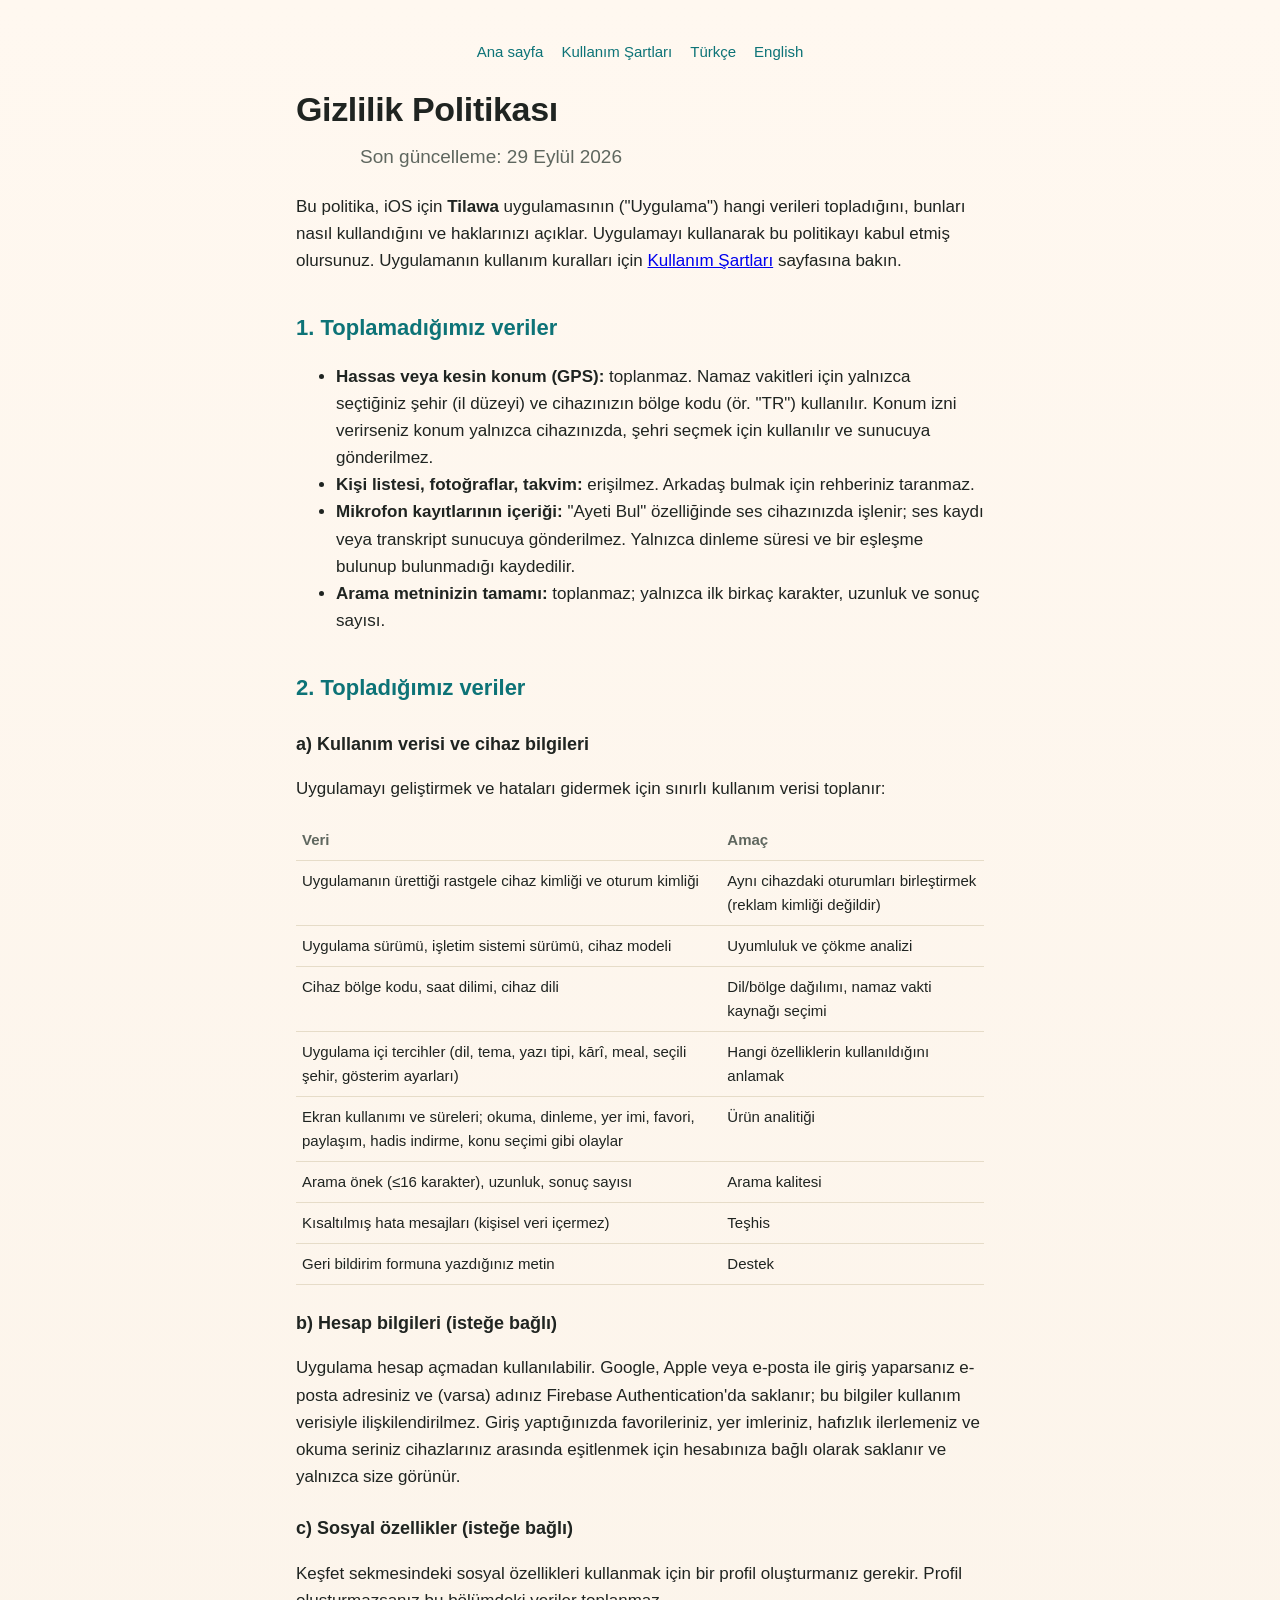
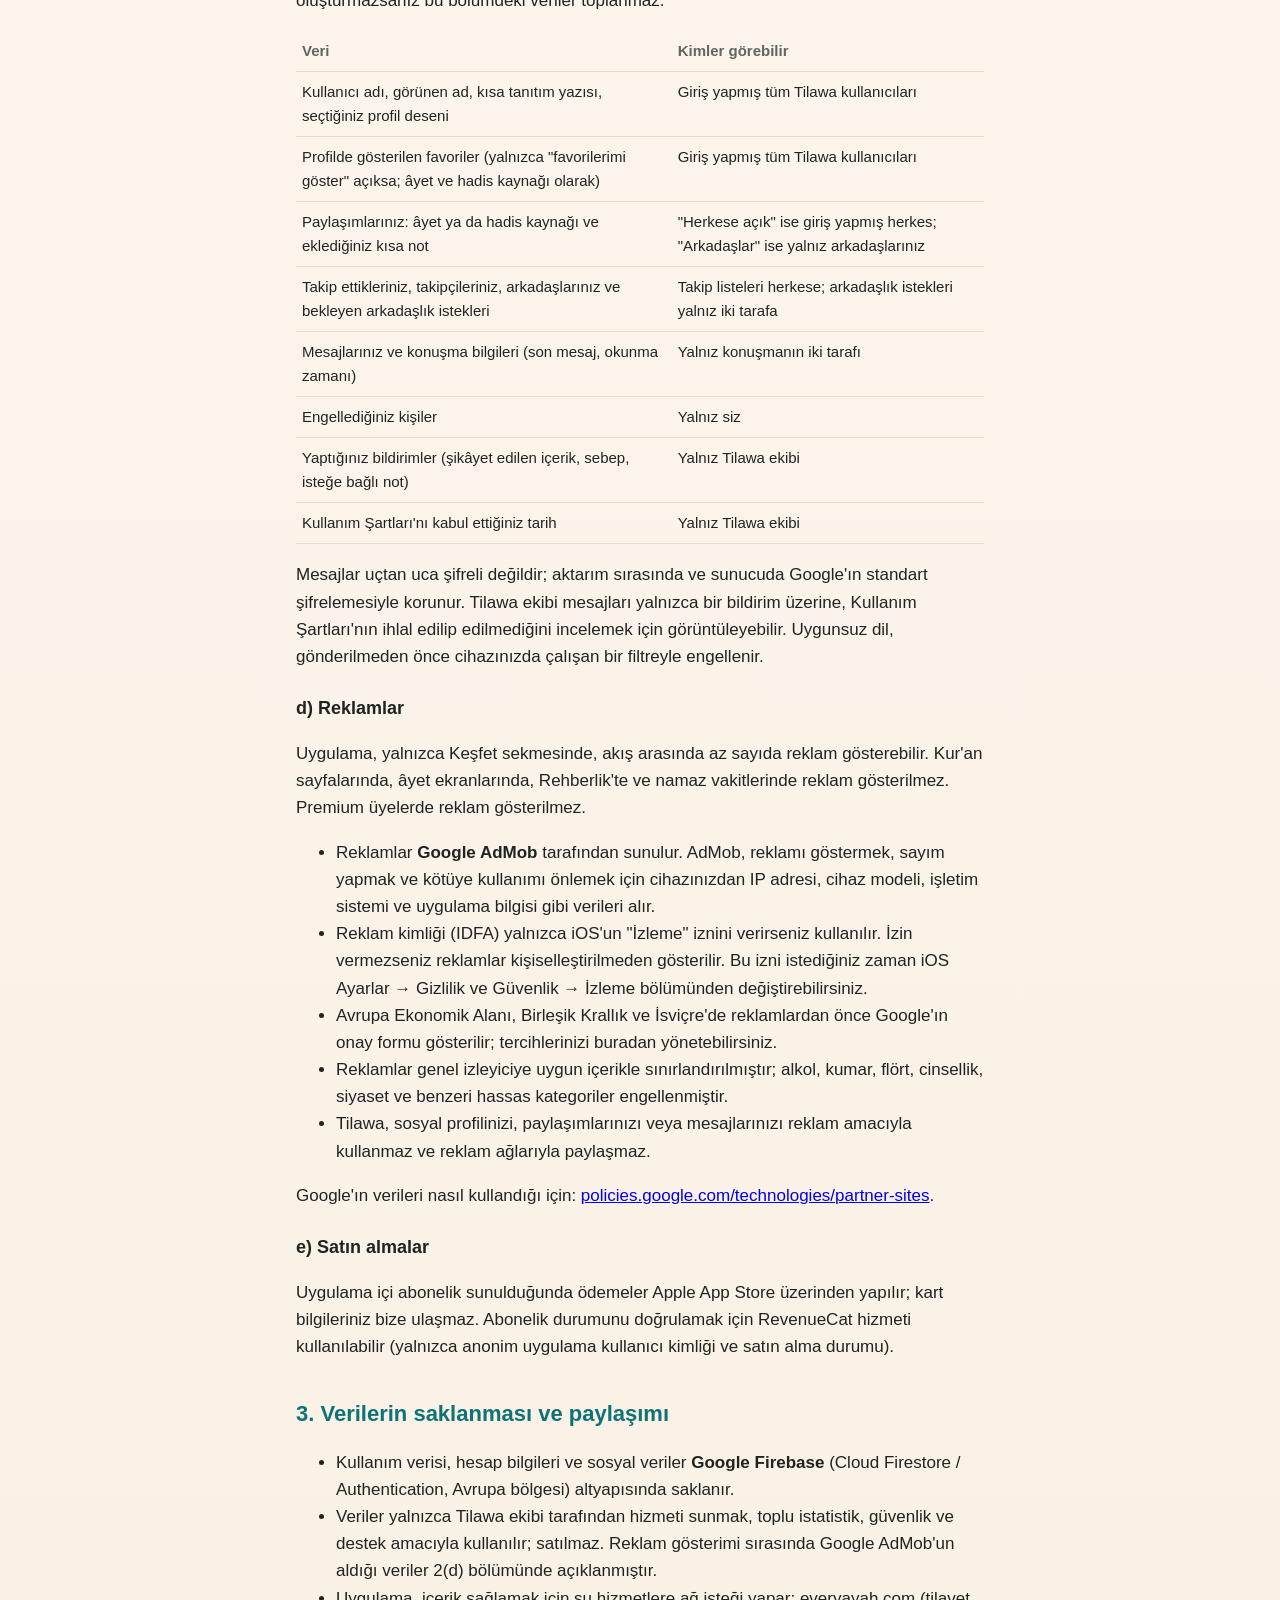
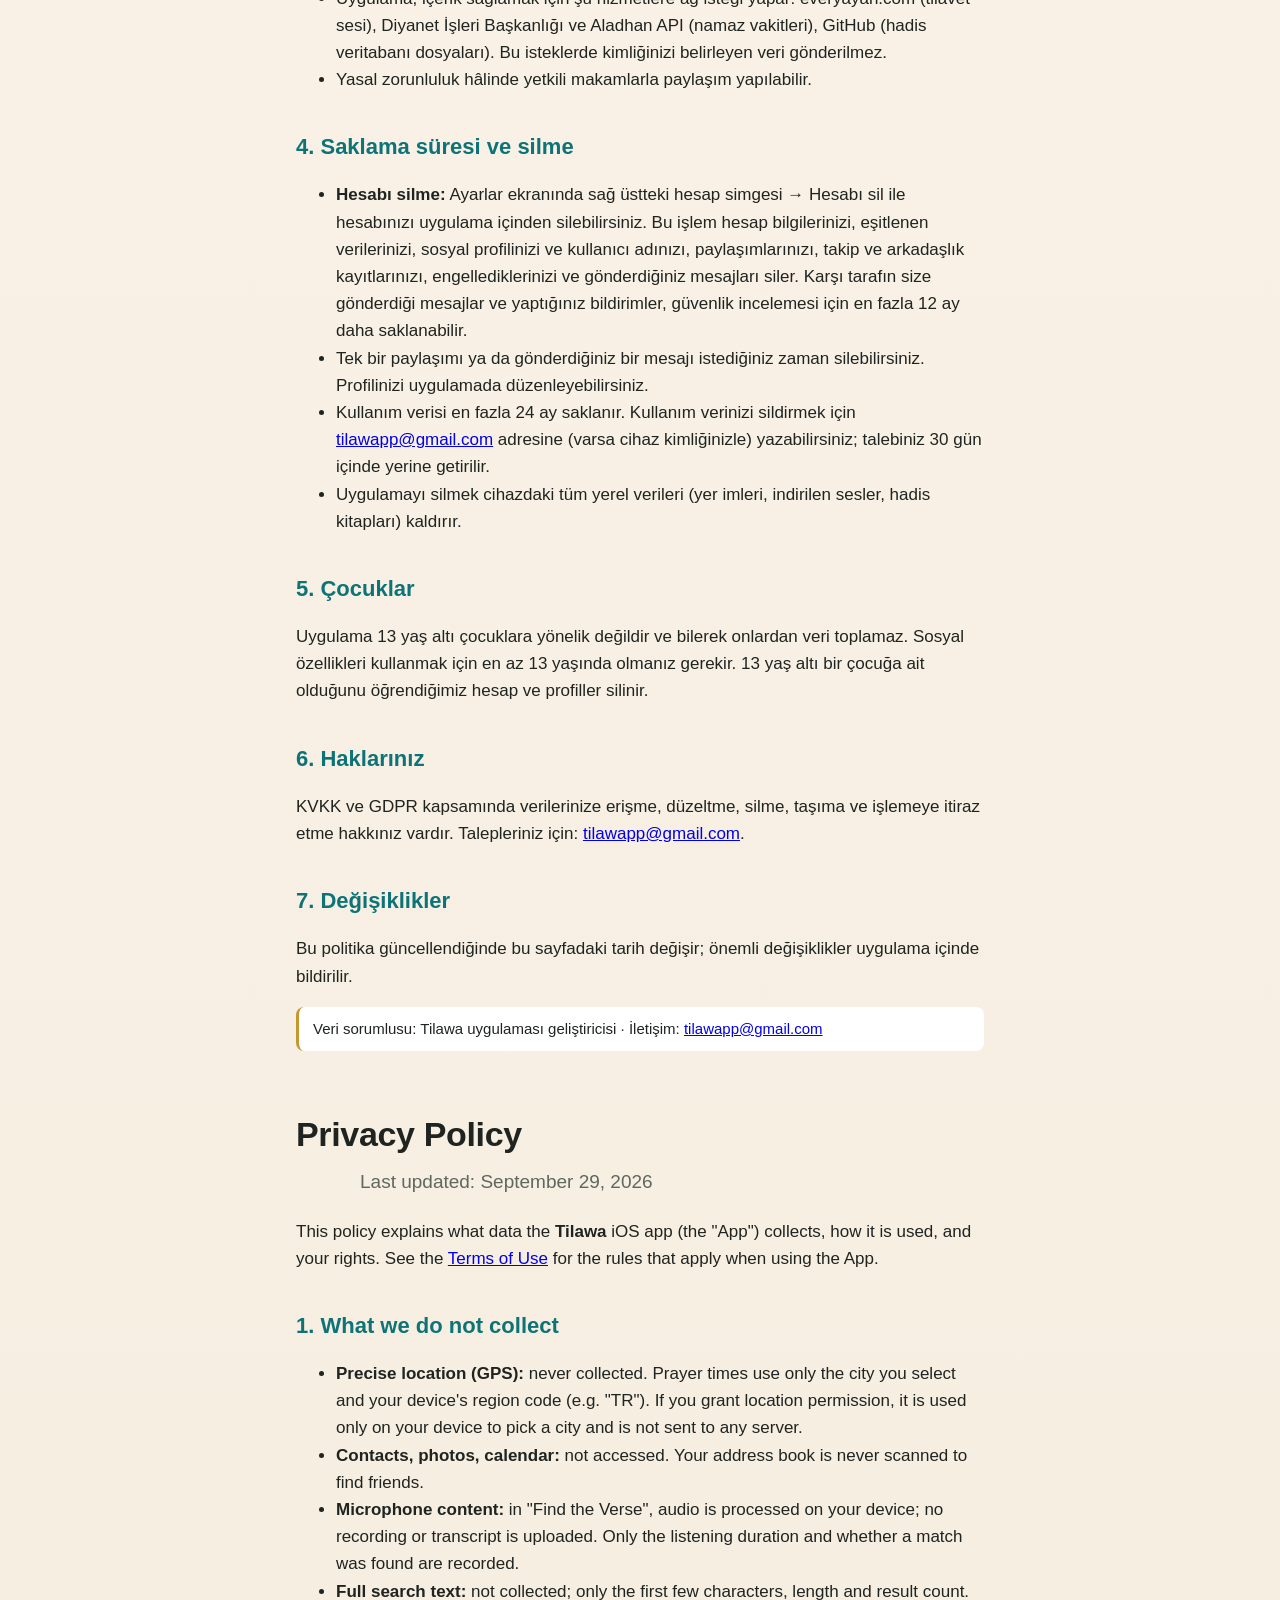
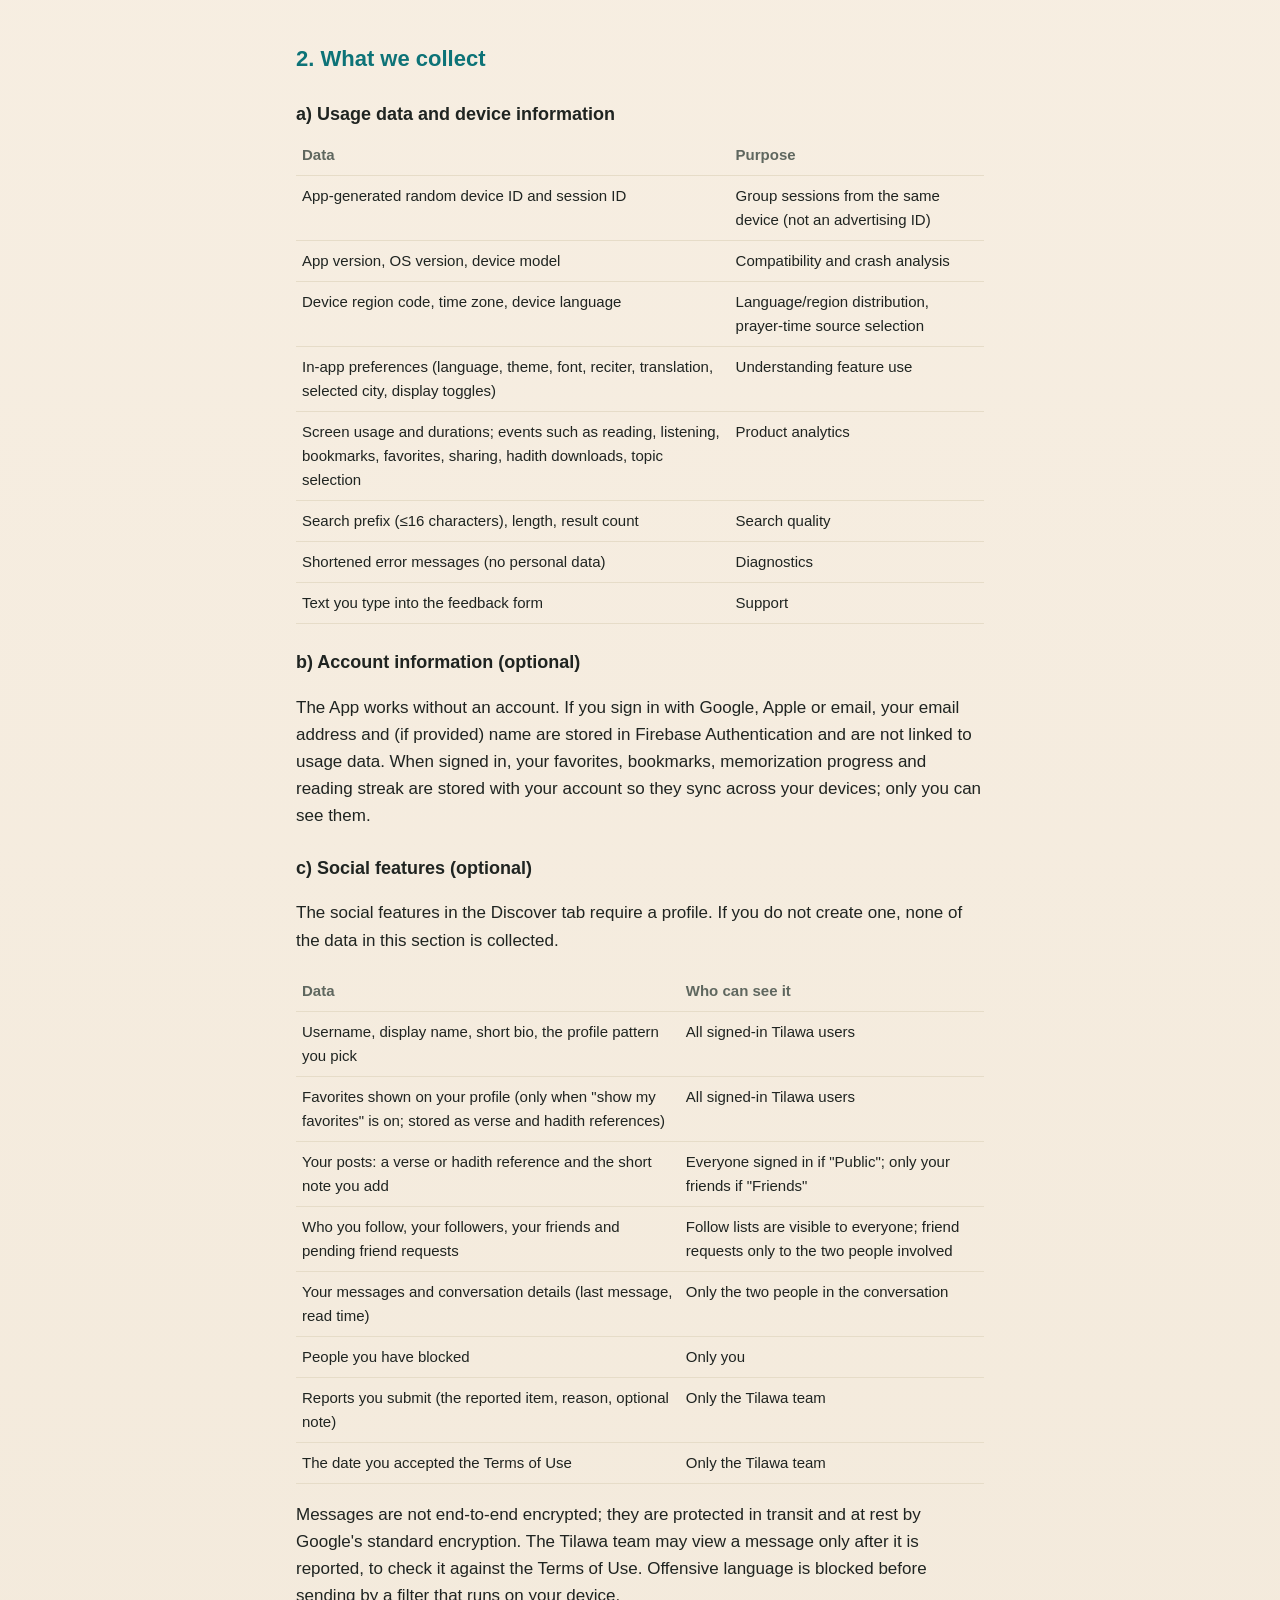
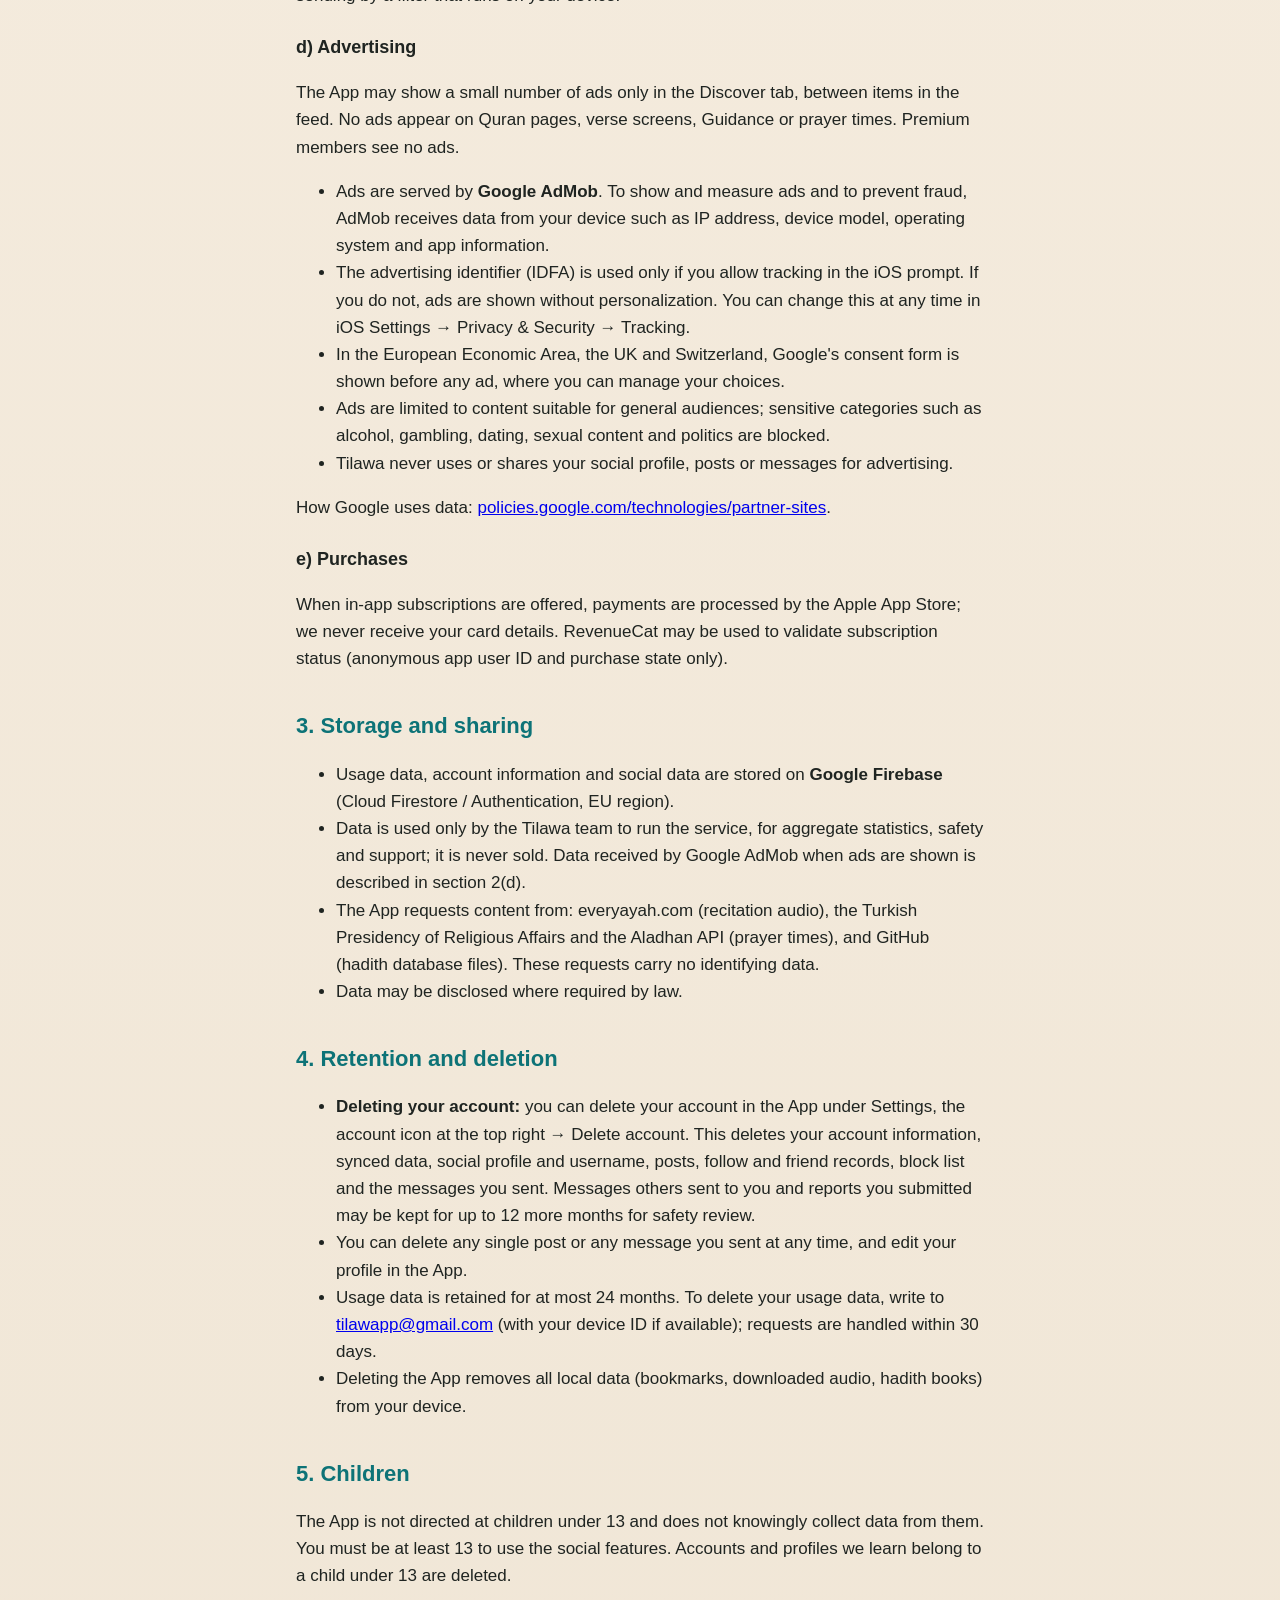
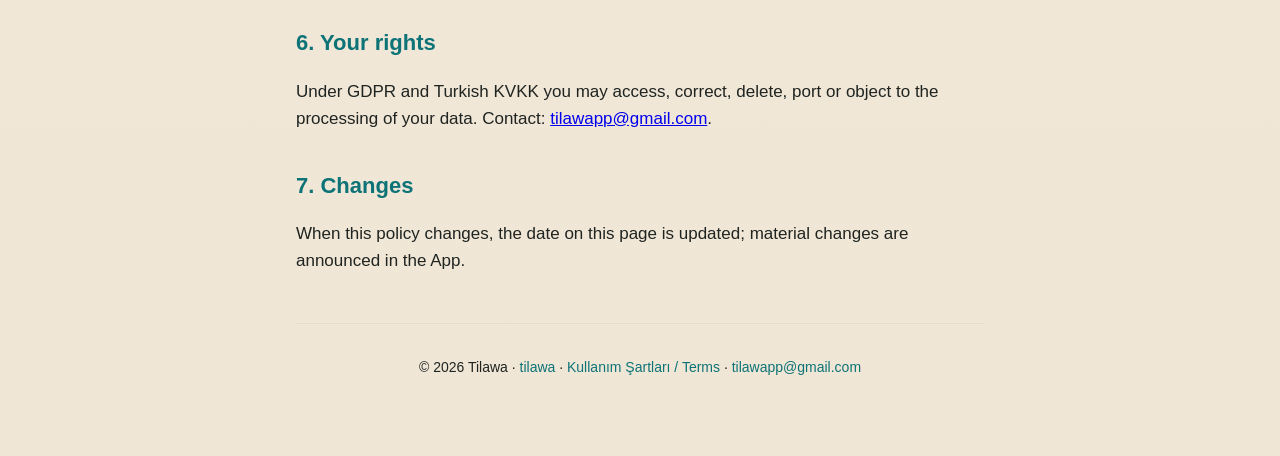
==== commit 3e5e2549: "Hesap silme yolu düzeltildi (Ayarlar, sağ üstteki hesap simgesi); başlık uygulamayla aynı: Kullanım " ====
--- a/privacy.html
+++ b/privacy.html
@@ -12,7 +12,7 @@
 <div class="wrap">
   <nav class="top">
     <a href="index.html">Ana sayfa</a>
-    <a href="terms.html">Kullanım Koşulları</a>
+    <a href="terms.html">Kullanım Şartları</a>
     <a href="#tr">Türkçe</a>
     <a href="#en">English</a>
   </nav>
@@ -20,7 +20,7 @@
   <h1 id="tr">Gizlilik Politikası</h1>
   <p class="lead">Son güncelleme: 29 Eylül 2026</p>
 
-  <p>Bu politika, iOS için <strong>Tilawa</strong> uygulamasının ("Uygulama") hangi verileri topladığını, bunları nasıl kullandığını ve haklarınızı açıklar. Uygulamayı kullanarak bu politikayı kabul etmiş olursunuz. Uygulamanın kullanım kuralları için <a href="terms.html">Kullanım Koşulları</a> sayfasına bakın.</p>
+  <p>Bu politika, iOS için <strong>Tilawa</strong> uygulamasının ("Uygulama") hangi verileri topladığını, bunları nasıl kullandığını ve haklarınızı açıklar. Uygulamayı kullanarak bu politikayı kabul etmiş olursunuz. Uygulamanın kullanım kuralları için <a href="terms.html">Kullanım Şartları</a> sayfasına bakın.</p>
 
   <h2>1. Toplamadığımız veriler</h2>
   <ul>
@@ -59,9 +59,9 @@
     <tr><td>Mesajlarınız ve konuşma bilgileri (son mesaj, okunma zamanı)</td><td>Yalnız konuşmanın iki tarafı</td></tr>
     <tr><td>Engellediğiniz kişiler</td><td>Yalnız siz</td></tr>
     <tr><td>Yaptığınız bildirimler (şikâyet edilen içerik, sebep, isteğe bağlı not)</td><td>Yalnız Tilawa ekibi</td></tr>
-    <tr><td>Kullanım Koşulları'nı kabul ettiğiniz tarih</td><td>Yalnız Tilawa ekibi</td></tr>
+    <tr><td>Kullanım Şartları'nı kabul ettiğiniz tarih</td><td>Yalnız Tilawa ekibi</td></tr>
   </table>
-  <p>Mesajlar uçtan uca şifreli değildir; aktarım sırasında ve sunucuda Google'ın standart şifrelemesiyle korunur. Tilawa ekibi mesajları yalnızca bir bildirim üzerine, Kullanım Koşulları'nın ihlal edilip edilmediğini incelemek için görüntüleyebilir. Uygunsuz dil, gönderilmeden önce cihazınızda çalışan bir filtreyle engellenir.</p>
+  <p>Mesajlar uçtan uca şifreli değildir; aktarım sırasında ve sunucuda Google'ın standart şifrelemesiyle korunur. Tilawa ekibi mesajları yalnızca bir bildirim üzerine, Kullanım Şartları'nın ihlal edilip edilmediğini incelemek için görüntüleyebilir. Uygunsuz dil, gönderilmeden önce cihazınızda çalışan bir filtreyle engellenir.</p>
 
   <h3>d) Reklamlar</h3>
   <p>Uygulama, yalnızca Keşfet sekmesinde, akış arasında az sayıda reklam gösterebilir. Kur'an sayfalarında, âyet ekranlarında, Rehberlik'te ve namaz vakitlerinde reklam gösterilmez. Premium üyelerde reklam gösterilmez.</p>
@@ -87,7 +87,7 @@
 
   <h2>4. Saklama süresi ve silme</h2>
   <ul>
-    <li><strong>Hesabı silme:</strong> Ayarlar → Hesap &amp; Destek → Hesabı sil ile hesabınızı uygulama içinden silebilirsiniz. Bu işlem hesap bilgilerinizi, eşitlenen verilerinizi, sosyal profilinizi ve kullanıcı adınızı, paylaşımlarınızı, takip ve arkadaşlık kayıtlarınızı, engellediklerinizi ve gönderdiğiniz mesajları siler. Karşı tarafın size gönderdiği mesajlar ve yaptığınız bildirimler, güvenlik incelemesi için en fazla 12 ay daha saklanabilir.</li>
+    <li><strong>Hesabı silme:</strong> Ayarlar ekranında sağ üstteki hesap simgesi → Hesabı sil ile hesabınızı uygulama içinden silebilirsiniz. Bu işlem hesap bilgilerinizi, eşitlenen verilerinizi, sosyal profilinizi ve kullanıcı adınızı, paylaşımlarınızı, takip ve arkadaşlık kayıtlarınızı, engellediklerinizi ve gönderdiğiniz mesajları siler. Karşı tarafın size gönderdiği mesajlar ve yaptığınız bildirimler, güvenlik incelemesi için en fazla 12 ay daha saklanabilir.</li>
     <li>Tek bir paylaşımı ya da gönderdiğiniz bir mesajı istediğiniz zaman silebilirsiniz. Profilinizi uygulamada düzenleyebilirsiniz.</li>
     <li>Kullanım verisi en fazla 24 ay saklanır. Kullanım verinizi sildirmek için <a href="mailto:tilawapp@gmail.com">tilawapp@gmail.com</a> adresine (varsa cihaz kimliğinizle) yazabilirsiniz; talebiniz 30 gün içinde yerine getirilir.</li>
     <li>Uygulamayı silmek cihazdaki tüm yerel verileri (yer imleri, indirilen sesler, hadis kitapları) kaldırır.</li>
@@ -173,7 +173,7 @@
 
   <h2>4. Retention and deletion</h2>
   <ul>
-    <li><strong>Deleting your account:</strong> you can delete your account in the App under Settings → Account &amp; Support → Delete account. This deletes your account information, synced data, social profile and username, posts, follow and friend records, block list and the messages you sent. Messages others sent to you and reports you submitted may be kept for up to 12 more months for safety review.</li>
+    <li><strong>Deleting your account:</strong> you can delete your account in the App under Settings, the account icon at the top right → Delete account. This deletes your account information, synced data, social profile and username, posts, follow and friend records, block list and the messages you sent. Messages others sent to you and reports you submitted may be kept for up to 12 more months for safety review.</li>
     <li>You can delete any single post or any message you sent at any time, and edit your profile in the App.</li>
     <li>Usage data is retained for at most 24 months. To delete your usage data, write to <a href="mailto:tilawapp@gmail.com">tilawapp@gmail.com</a> (with your device ID if available); requests are handled within 30 days.</li>
     <li>Deleting the App removes all local data (bookmarks, downloaded audio, hadith books) from your device.</li>
@@ -189,7 +189,7 @@
   <p>When this policy changes, the date on this page is updated; material changes are announced in the App.</p>
 
   <footer>
-    <p>© 2026 Tilawa · <a href="index.html">tilawa</a> · <a href="terms.html">Kullanım Koşulları / Terms</a> · <a href="mailto:tilawapp@gmail.com">tilawapp@gmail.com</a></p>
+    <p>© 2026 Tilawa · <a href="index.html">tilawa</a> · <a href="terms.html">Kullanım Şartları / Terms</a> · <a href="mailto:tilawapp@gmail.com">tilawapp@gmail.com</a></p>
   </footer>
 </div>
 </body>
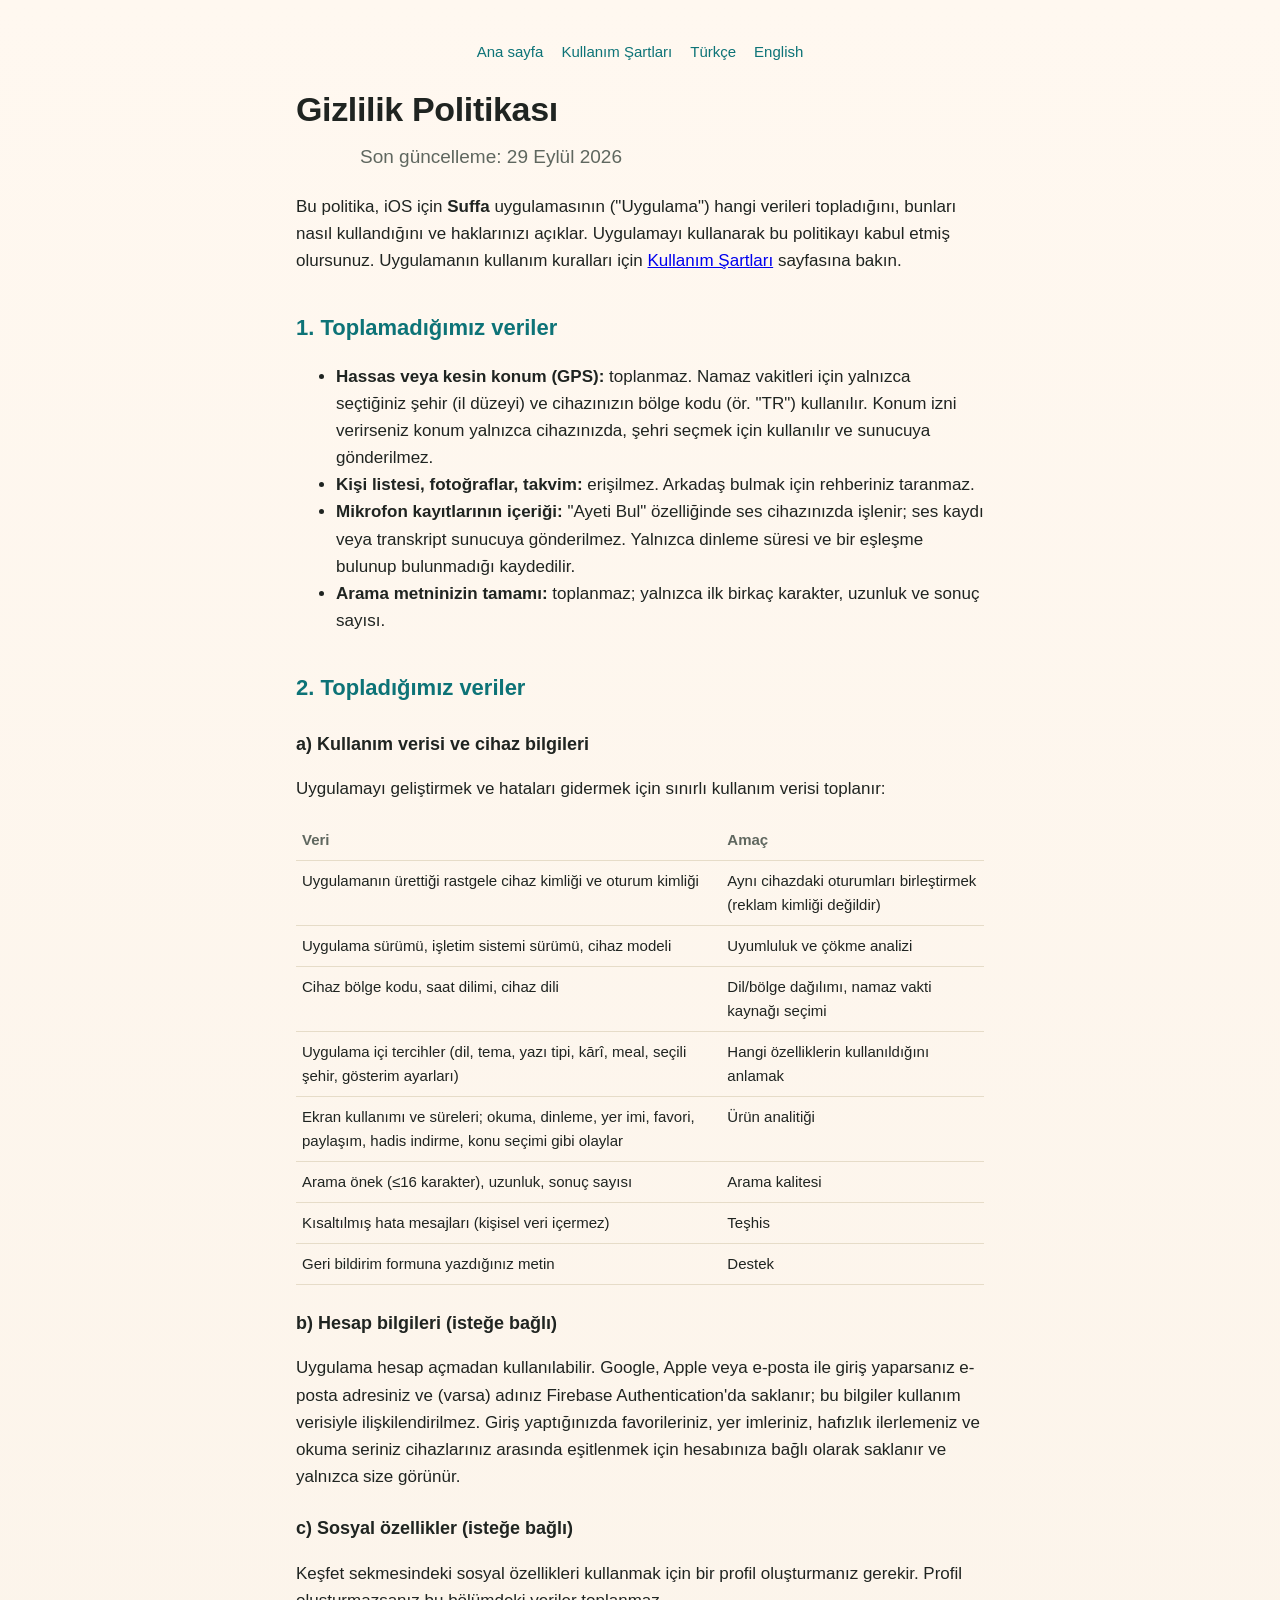
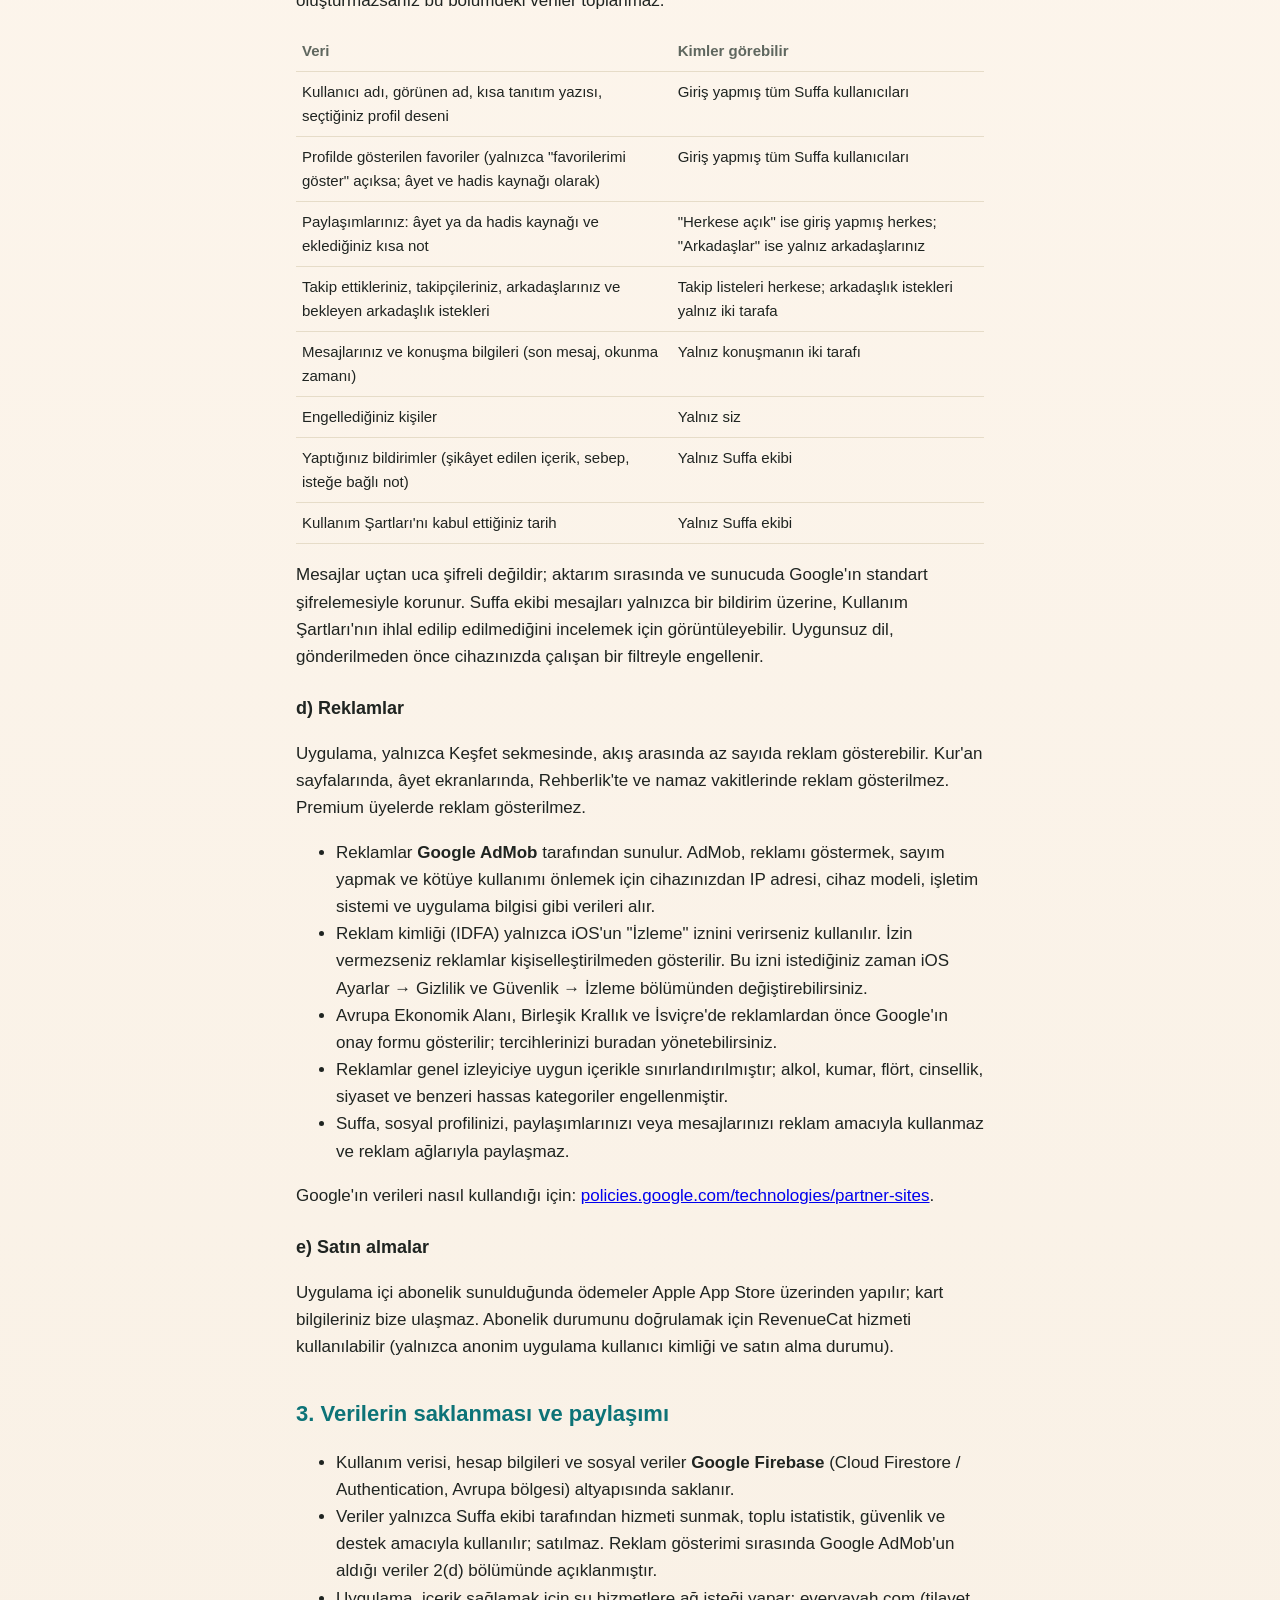
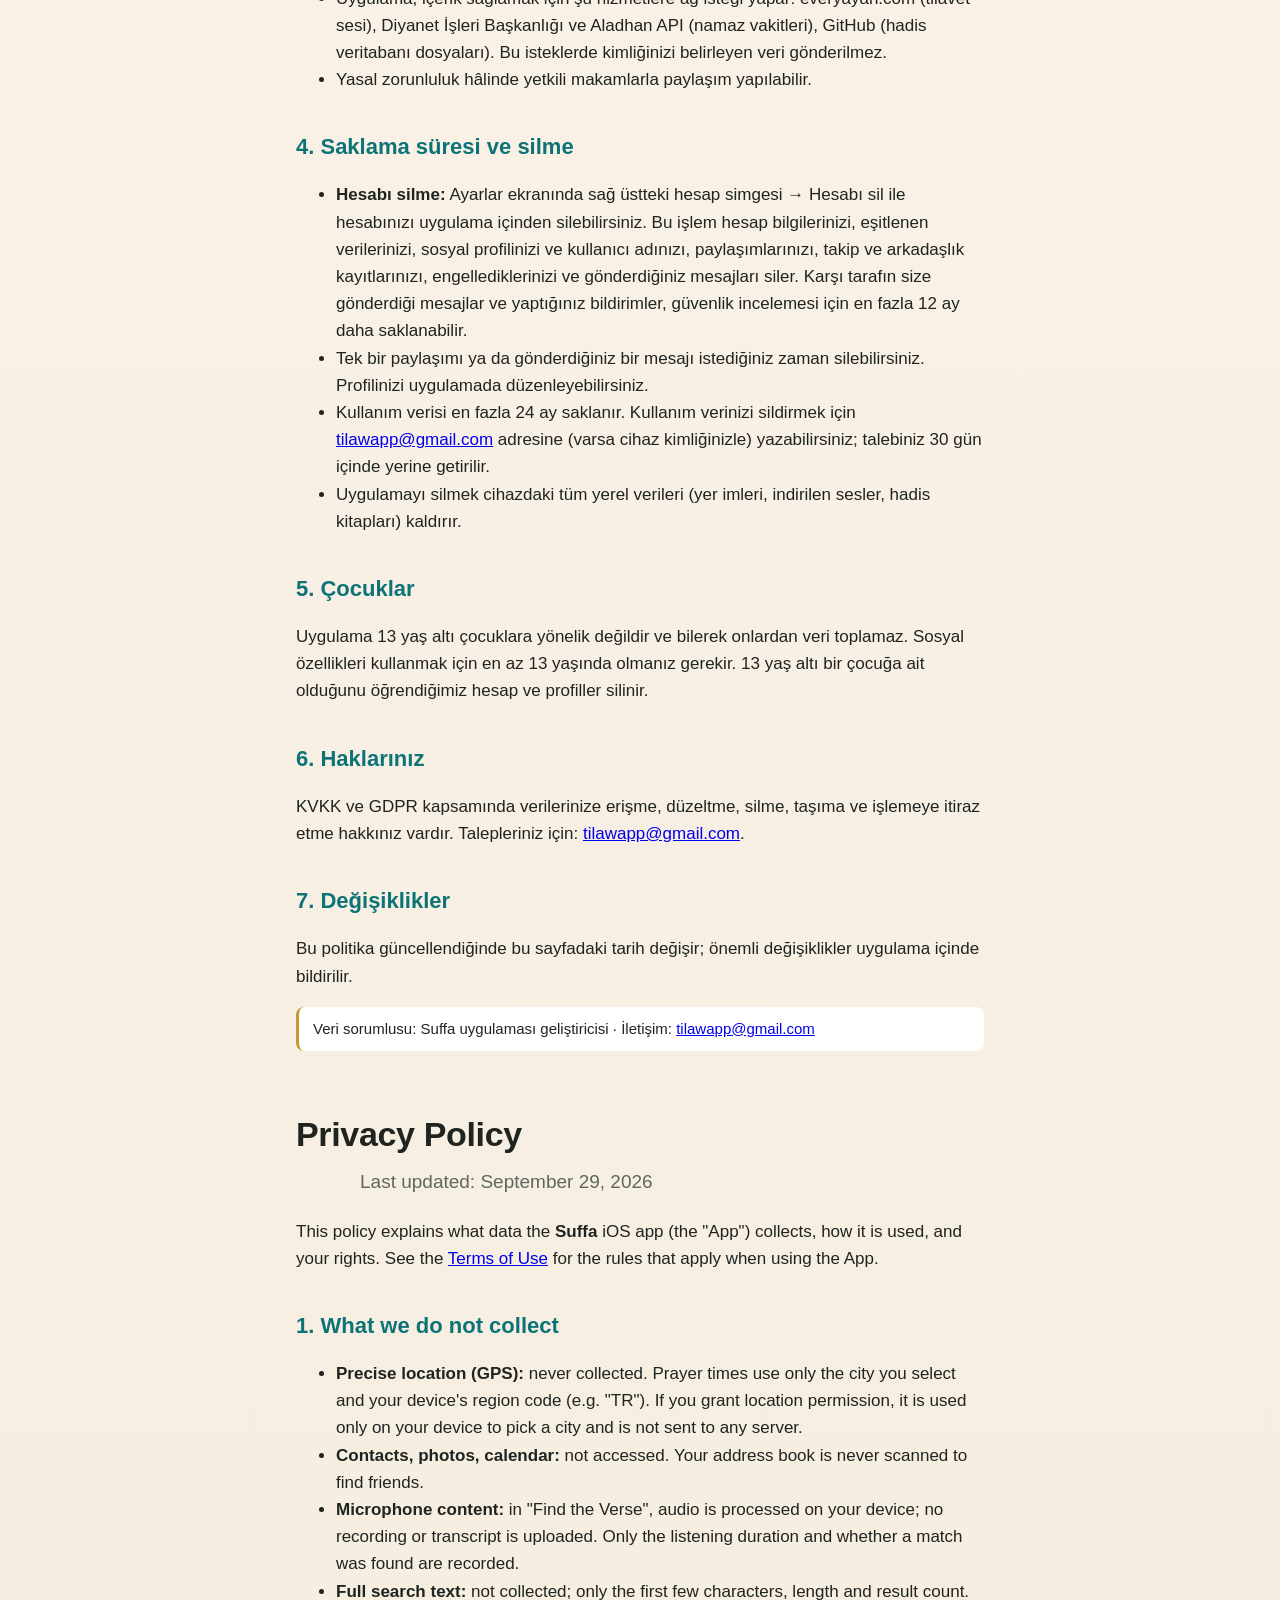
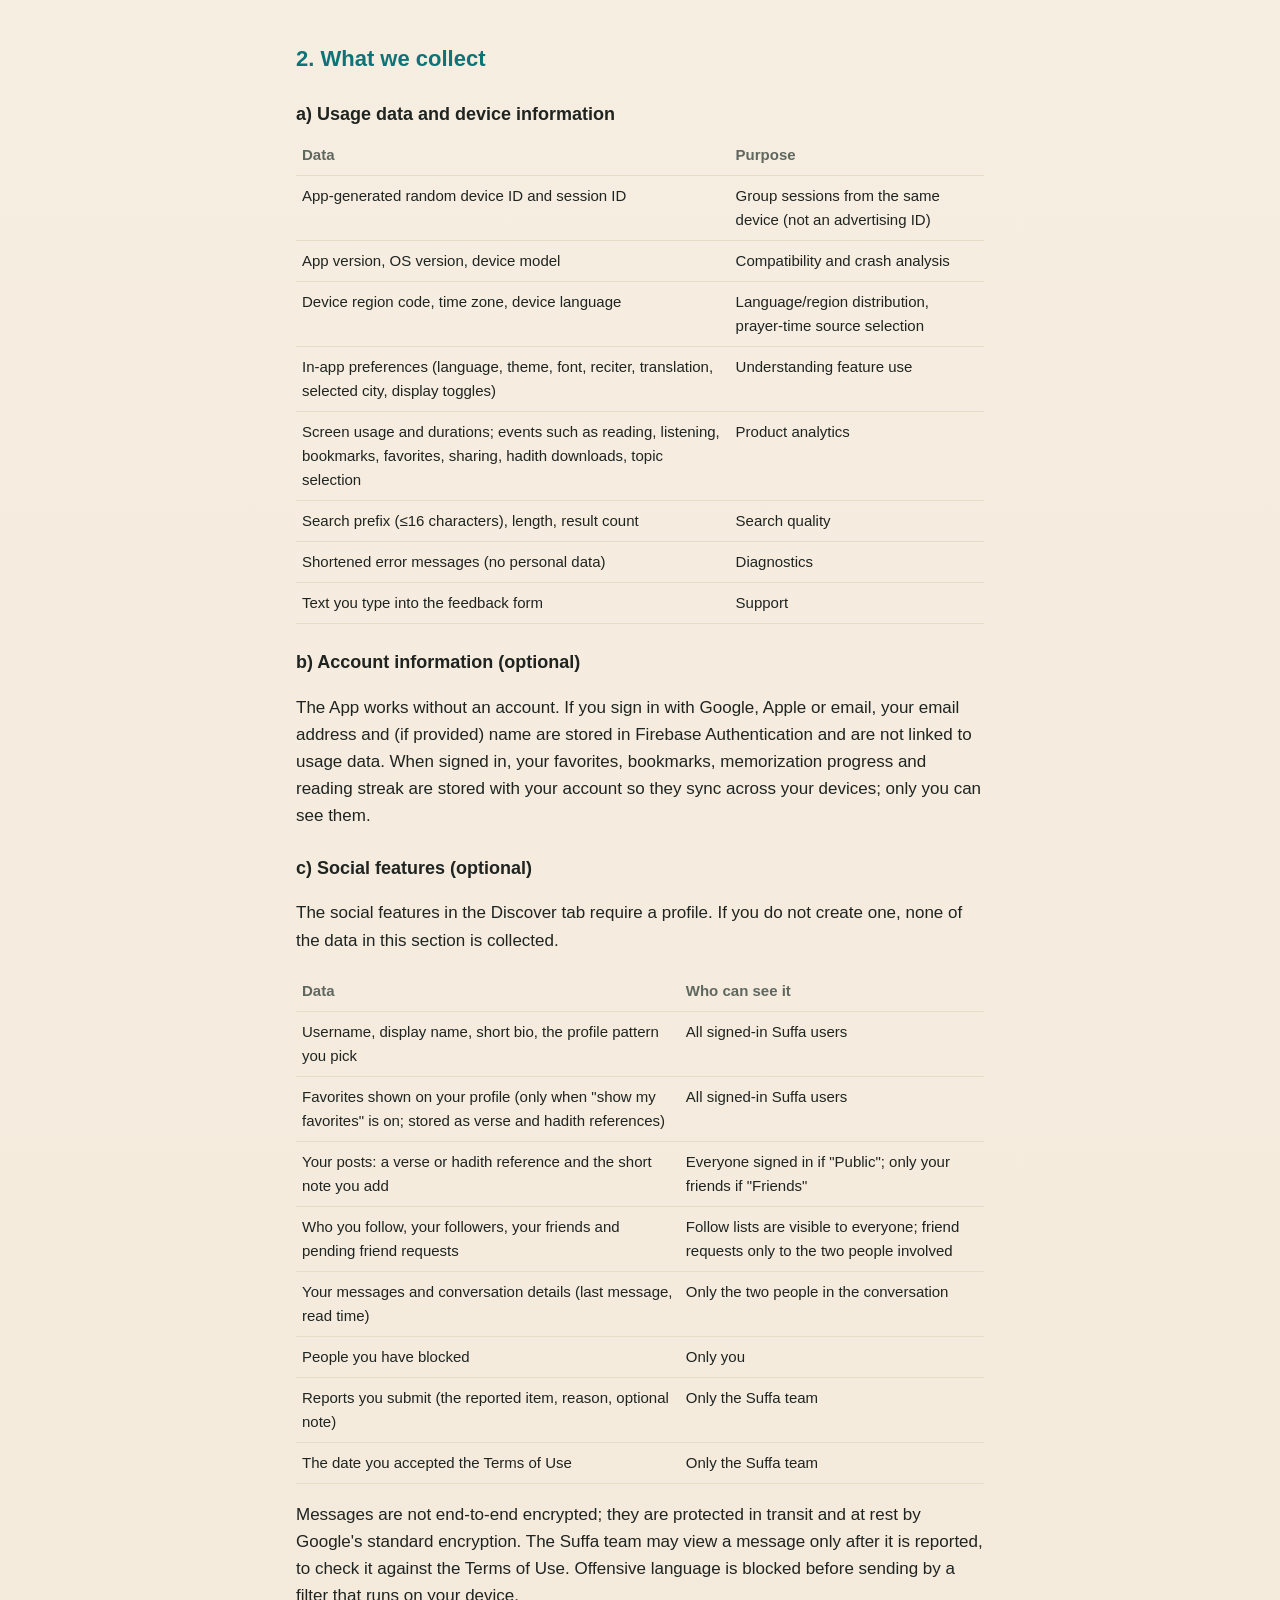
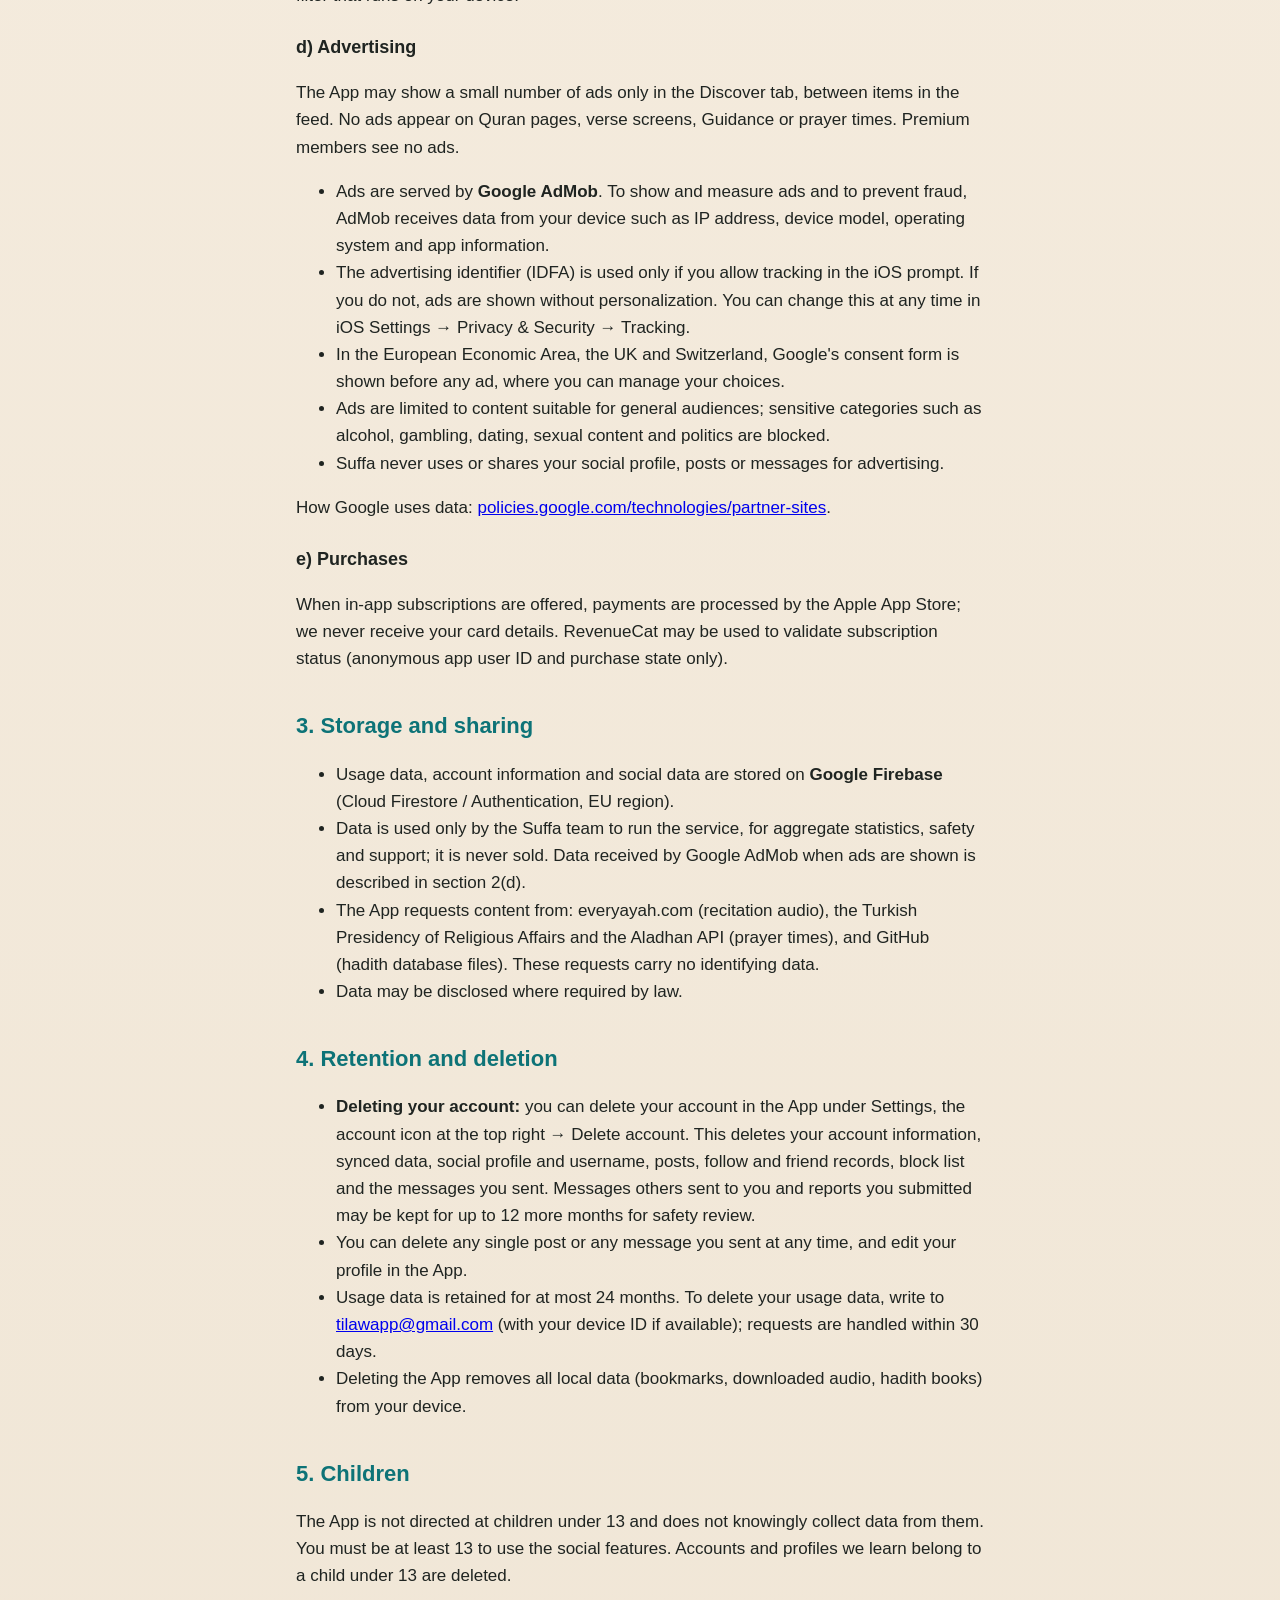
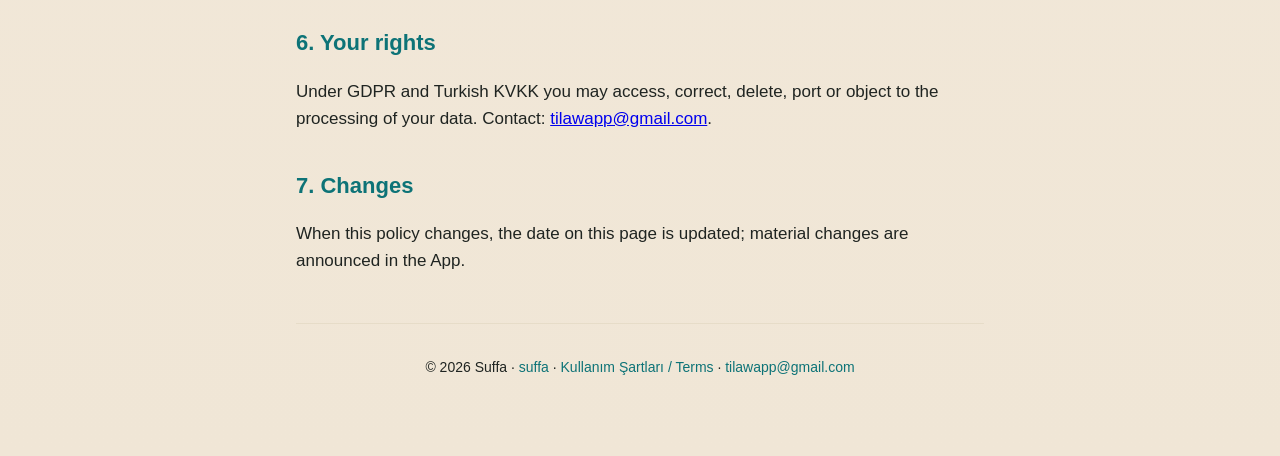
==== commit fb6ae744: "Site Tilawa'dan Suffa'ya: ad her sayfada güncellendi Co-Authored-By: Claude Sonnet 5.5 <noreply@anth" ====
--- a/privacy.html
+++ b/privacy.html
@@ -3,8 +3,8 @@
 <head>
 <meta charset="utf-8">
 <meta name="viewport" content="width=device-width, initial-scale=1">
-<title>Tilawa Gizlilik Politikası / Privacy Policy</title>
-<meta name="description" content="Tilawa uygulamasının gizlilik politikası: hangi veriler toplanır, nasıl kullanılır, nasıl silinir.">
+<title>Suffa Gizlilik Politikası / Privacy Policy</title>
+<meta name="description" content="Suffa uygulamasının gizlilik politikası: hangi veriler toplanır, nasıl kullanılır, nasıl silinir.">
 <link rel="icon" href="icon-256.png">
 <link rel="stylesheet" href="style.css">
 </head>
@@ -20,7 +20,7 @@
   <h1 id="tr">Gizlilik Politikası</h1>
   <p class="lead">Son güncelleme: 29 Eylül 2026</p>
 
-  <p>Bu politika, iOS için <strong>Tilawa</strong> uygulamasının ("Uygulama") hangi verileri topladığını, bunları nasıl kullandığını ve haklarınızı açıklar. Uygulamayı kullanarak bu politikayı kabul etmiş olursunuz. Uygulamanın kullanım kuralları için <a href="terms.html">Kullanım Şartları</a> sayfasına bakın.</p>
+  <p>Bu politika, iOS için <strong>Suffa</strong> uygulamasının ("Uygulama") hangi verileri topladığını, bunları nasıl kullandığını ve haklarınızı açıklar. Uygulamayı kullanarak bu politikayı kabul etmiş olursunuz. Uygulamanın kullanım kuralları için <a href="terms.html">Kullanım Şartları</a> sayfasına bakın.</p>
 
   <h2>1. Toplamadığımız veriler</h2>
   <ul>
@@ -52,16 +52,16 @@
   <p>Keşfet sekmesindeki sosyal özellikleri kullanmak için bir profil oluşturmanız gerekir. Profil oluşturmazsanız bu bölümdeki veriler toplanmaz.</p>
   <table>
     <tr><th>Veri</th><th>Kimler görebilir</th></tr>
-    <tr><td>Kullanıcı adı, görünen ad, kısa tanıtım yazısı, seçtiğiniz profil deseni</td><td>Giriş yapmış tüm Tilawa kullanıcıları</td></tr>
-    <tr><td>Profilde gösterilen favoriler (yalnızca "favorilerimi göster" açıksa; âyet ve hadis kaynağı olarak)</td><td>Giriş yapmış tüm Tilawa kullanıcıları</td></tr>
+    <tr><td>Kullanıcı adı, görünen ad, kısa tanıtım yazısı, seçtiğiniz profil deseni</td><td>Giriş yapmış tüm Suffa kullanıcıları</td></tr>
+    <tr><td>Profilde gösterilen favoriler (yalnızca "favorilerimi göster" açıksa; âyet ve hadis kaynağı olarak)</td><td>Giriş yapmış tüm Suffa kullanıcıları</td></tr>
     <tr><td>Paylaşımlarınız: âyet ya da hadis kaynağı ve eklediğiniz kısa not</td><td>"Herkese açık" ise giriş yapmış herkes; "Arkadaşlar" ise yalnız arkadaşlarınız</td></tr>
     <tr><td>Takip ettikleriniz, takipçileriniz, arkadaşlarınız ve bekleyen arkadaşlık istekleri</td><td>Takip listeleri herkese; arkadaşlık istekleri yalnız iki tarafa</td></tr>
     <tr><td>Mesajlarınız ve konuşma bilgileri (son mesaj, okunma zamanı)</td><td>Yalnız konuşmanın iki tarafı</td></tr>
     <tr><td>Engellediğiniz kişiler</td><td>Yalnız siz</td></tr>
-    <tr><td>Yaptığınız bildirimler (şikâyet edilen içerik, sebep, isteğe bağlı not)</td><td>Yalnız Tilawa ekibi</td></tr>
-    <tr><td>Kullanım Şartları'nı kabul ettiğiniz tarih</td><td>Yalnız Tilawa ekibi</td></tr>
+    <tr><td>Yaptığınız bildirimler (şikâyet edilen içerik, sebep, isteğe bağlı not)</td><td>Yalnız Suffa ekibi</td></tr>
+    <tr><td>Kullanım Şartları'nı kabul ettiğiniz tarih</td><td>Yalnız Suffa ekibi</td></tr>
   </table>
-  <p>Mesajlar uçtan uca şifreli değildir; aktarım sırasında ve sunucuda Google'ın standart şifrelemesiyle korunur. Tilawa ekibi mesajları yalnızca bir bildirim üzerine, Kullanım Şartları'nın ihlal edilip edilmediğini incelemek için görüntüleyebilir. Uygunsuz dil, gönderilmeden önce cihazınızda çalışan bir filtreyle engellenir.</p>
+  <p>Mesajlar uçtan uca şifreli değildir; aktarım sırasında ve sunucuda Google'ın standart şifrelemesiyle korunur. Suffa ekibi mesajları yalnızca bir bildirim üzerine, Kullanım Şartları'nın ihlal edilip edilmediğini incelemek için görüntüleyebilir. Uygunsuz dil, gönderilmeden önce cihazınızda çalışan bir filtreyle engellenir.</p>
 
   <h3>d) Reklamlar</h3>
   <p>Uygulama, yalnızca Keşfet sekmesinde, akış arasında az sayıda reklam gösterebilir. Kur'an sayfalarında, âyet ekranlarında, Rehberlik'te ve namaz vakitlerinde reklam gösterilmez. Premium üyelerde reklam gösterilmez.</p>
@@ -70,7 +70,7 @@
     <li>Reklam kimliği (IDFA) yalnızca iOS'un "İzleme" iznini verirseniz kullanılır. İzin vermezseniz reklamlar kişiselleştirilmeden gösterilir. Bu izni istediğiniz zaman iOS Ayarlar → Gizlilik ve Güvenlik → İzleme bölümünden değiştirebilirsiniz.</li>
     <li>Avrupa Ekonomik Alanı, Birleşik Krallık ve İsviçre'de reklamlardan önce Google'ın onay formu gösterilir; tercihlerinizi buradan yönetebilirsiniz.</li>
     <li>Reklamlar genel izleyiciye uygun içerikle sınırlandırılmıştır; alkol, kumar, flört, cinsellik, siyaset ve benzeri hassas kategoriler engellenmiştir.</li>
-    <li>Tilawa, sosyal profilinizi, paylaşımlarınızı veya mesajlarınızı reklam amacıyla kullanmaz ve reklam ağlarıyla paylaşmaz.</li>
+    <li>Suffa, sosyal profilinizi, paylaşımlarınızı veya mesajlarınızı reklam amacıyla kullanmaz ve reklam ağlarıyla paylaşmaz.</li>
   </ul>
   <p>Google'ın verileri nasıl kullandığı için: <a href="https://policies.google.com/technologies/partner-sites">policies.google.com/technologies/partner-sites</a>.</p>
 
@@ -80,7 +80,7 @@
   <h2>3. Verilerin saklanması ve paylaşımı</h2>
   <ul>
     <li>Kullanım verisi, hesap bilgileri ve sosyal veriler <strong>Google Firebase</strong> (Cloud Firestore / Authentication, Avrupa bölgesi) altyapısında saklanır.</li>
-    <li>Veriler yalnızca Tilawa ekibi tarafından hizmeti sunmak, toplu istatistik, güvenlik ve destek amacıyla kullanılır; satılmaz. Reklam gösterimi sırasında Google AdMob'un aldığı veriler 2(d) bölümünde açıklanmıştır.</li>
+    <li>Veriler yalnızca Suffa ekibi tarafından hizmeti sunmak, toplu istatistik, güvenlik ve destek amacıyla kullanılır; satılmaz. Reklam gösterimi sırasında Google AdMob'un aldığı veriler 2(d) bölümünde açıklanmıştır.</li>
     <li>Uygulama, içerik sağlamak için şu hizmetlere ağ isteği yapar: everyayah.com (tilavet sesi), Diyanet İşleri Başkanlığı ve Aladhan API (namaz vakitleri), GitHub (hadis veritabanı dosyaları). Bu isteklerde kimliğinizi belirleyen veri gönderilmez.</li>
     <li>Yasal zorunluluk hâlinde yetkili makamlarla paylaşım yapılabilir.</li>
   </ul>
@@ -102,12 +102,12 @@
   <h2>7. Değişiklikler</h2>
   <p>Bu politika güncellendiğinde bu sayfadaki tarih değişir; önemli değişiklikler uygulama içinde bildirilir.</p>
 
-  <div class="note">Veri sorumlusu: Tilawa uygulaması geliştiricisi · İletişim: <a href="mailto:tilawapp@gmail.com">tilawapp@gmail.com</a></div>
+  <div class="note">Veri sorumlusu: Suffa uygulaması geliştiricisi · İletişim: <a href="mailto:tilawapp@gmail.com">tilawapp@gmail.com</a></div>
 
   <h1 id="en" style="margin-top:56px">Privacy Policy</h1>
   <p class="lead">Last updated: September 29, 2026</p>
 
-  <p>This policy explains what data the <strong>Tilawa</strong> iOS app (the "App") collects, how it is used, and your rights. See the <a href="terms.html#en">Terms of Use</a> for the rules that apply when using the App.</p>
+  <p>This policy explains what data the <strong>Suffa</strong> iOS app (the "App") collects, how it is used, and your rights. See the <a href="terms.html#en">Terms of Use</a> for the rules that apply when using the App.</p>
 
   <h2>1. What we do not collect</h2>
   <ul>
@@ -138,16 +138,16 @@
   <p>The social features in the Discover tab require a profile. If you do not create one, none of the data in this section is collected.</p>
   <table>
     <tr><th>Data</th><th>Who can see it</th></tr>
-    <tr><td>Username, display name, short bio, the profile pattern you pick</td><td>All signed-in Tilawa users</td></tr>
-    <tr><td>Favorites shown on your profile (only when "show my favorites" is on; stored as verse and hadith references)</td><td>All signed-in Tilawa users</td></tr>
+    <tr><td>Username, display name, short bio, the profile pattern you pick</td><td>All signed-in Suffa users</td></tr>
+    <tr><td>Favorites shown on your profile (only when "show my favorites" is on; stored as verse and hadith references)</td><td>All signed-in Suffa users</td></tr>
     <tr><td>Your posts: a verse or hadith reference and the short note you add</td><td>Everyone signed in if "Public"; only your friends if "Friends"</td></tr>
     <tr><td>Who you follow, your followers, your friends and pending friend requests</td><td>Follow lists are visible to everyone; friend requests only to the two people involved</td></tr>
     <tr><td>Your messages and conversation details (last message, read time)</td><td>Only the two people in the conversation</td></tr>
     <tr><td>People you have blocked</td><td>Only you</td></tr>
-    <tr><td>Reports you submit (the reported item, reason, optional note)</td><td>Only the Tilawa team</td></tr>
-    <tr><td>The date you accepted the Terms of Use</td><td>Only the Tilawa team</td></tr>
+    <tr><td>Reports you submit (the reported item, reason, optional note)</td><td>Only the Suffa team</td></tr>
+    <tr><td>The date you accepted the Terms of Use</td><td>Only the Suffa team</td></tr>
   </table>
-  <p>Messages are not end-to-end encrypted; they are protected in transit and at rest by Google's standard encryption. The Tilawa team may view a message only after it is reported, to check it against the Terms of Use. Offensive language is blocked before sending by a filter that runs on your device.</p>
+  <p>Messages are not end-to-end encrypted; they are protected in transit and at rest by Google's standard encryption. The Suffa team may view a message only after it is reported, to check it against the Terms of Use. Offensive language is blocked before sending by a filter that runs on your device.</p>
 
   <h3>d) Advertising</h3>
   <p>The App may show a small number of ads only in the Discover tab, between items in the feed. No ads appear on Quran pages, verse screens, Guidance or prayer times. Premium members see no ads.</p>
@@ -156,7 +156,7 @@
     <li>The advertising identifier (IDFA) is used only if you allow tracking in the iOS prompt. If you do not, ads are shown without personalization. You can change this at any time in iOS Settings → Privacy &amp; Security → Tracking.</li>
     <li>In the European Economic Area, the UK and Switzerland, Google's consent form is shown before any ad, where you can manage your choices.</li>
     <li>Ads are limited to content suitable for general audiences; sensitive categories such as alcohol, gambling, dating, sexual content and politics are blocked.</li>
-    <li>Tilawa never uses or shares your social profile, posts or messages for advertising.</li>
+    <li>Suffa never uses or shares your social profile, posts or messages for advertising.</li>
   </ul>
   <p>How Google uses data: <a href="https://policies.google.com/technologies/partner-sites">policies.google.com/technologies/partner-sites</a>.</p>
 
@@ -166,7 +166,7 @@
   <h2>3. Storage and sharing</h2>
   <ul>
     <li>Usage data, account information and social data are stored on <strong>Google Firebase</strong> (Cloud Firestore / Authentication, EU region).</li>
-    <li>Data is used only by the Tilawa team to run the service, for aggregate statistics, safety and support; it is never sold. Data received by Google AdMob when ads are shown is described in section 2(d).</li>
+    <li>Data is used only by the Suffa team to run the service, for aggregate statistics, safety and support; it is never sold. Data received by Google AdMob when ads are shown is described in section 2(d).</li>
     <li>The App requests content from: everyayah.com (recitation audio), the Turkish Presidency of Religious Affairs and the Aladhan API (prayer times), and GitHub (hadith database files). These requests carry no identifying data.</li>
     <li>Data may be disclosed where required by law.</li>
   </ul>
@@ -189,7 +189,7 @@
   <p>When this policy changes, the date on this page is updated; material changes are announced in the App.</p>
 
   <footer>
-    <p>© 2026 Tilawa · <a href="index.html">tilawa</a> · <a href="terms.html">Kullanım Şartları / Terms</a> · <a href="mailto:tilawapp@gmail.com">tilawapp@gmail.com</a></p>
+    <p>© 2026 Suffa · <a href="index.html">suffa</a> · <a href="terms.html">Kullanım Şartları / Terms</a> · <a href="mailto:tilawapp@gmail.com">tilawapp@gmail.com</a></p>
   </footer>
 </div>
 </body>
